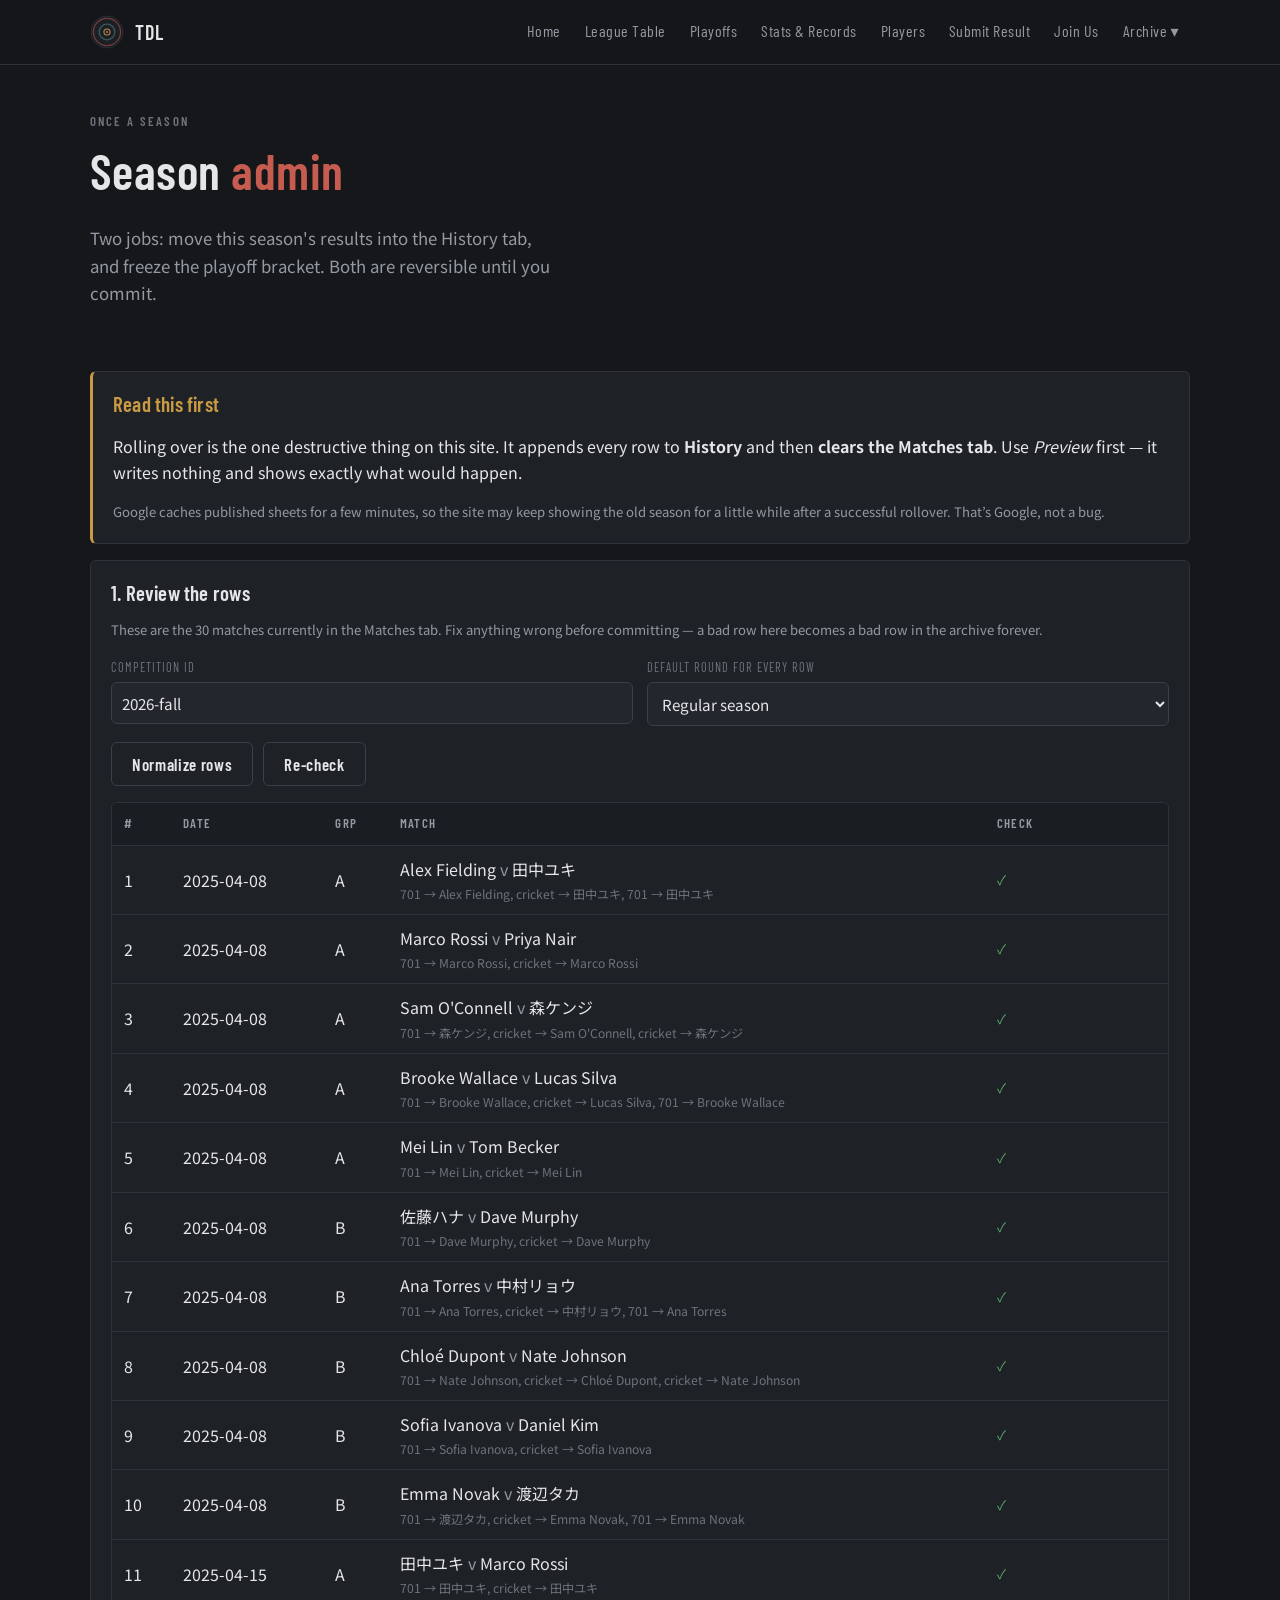
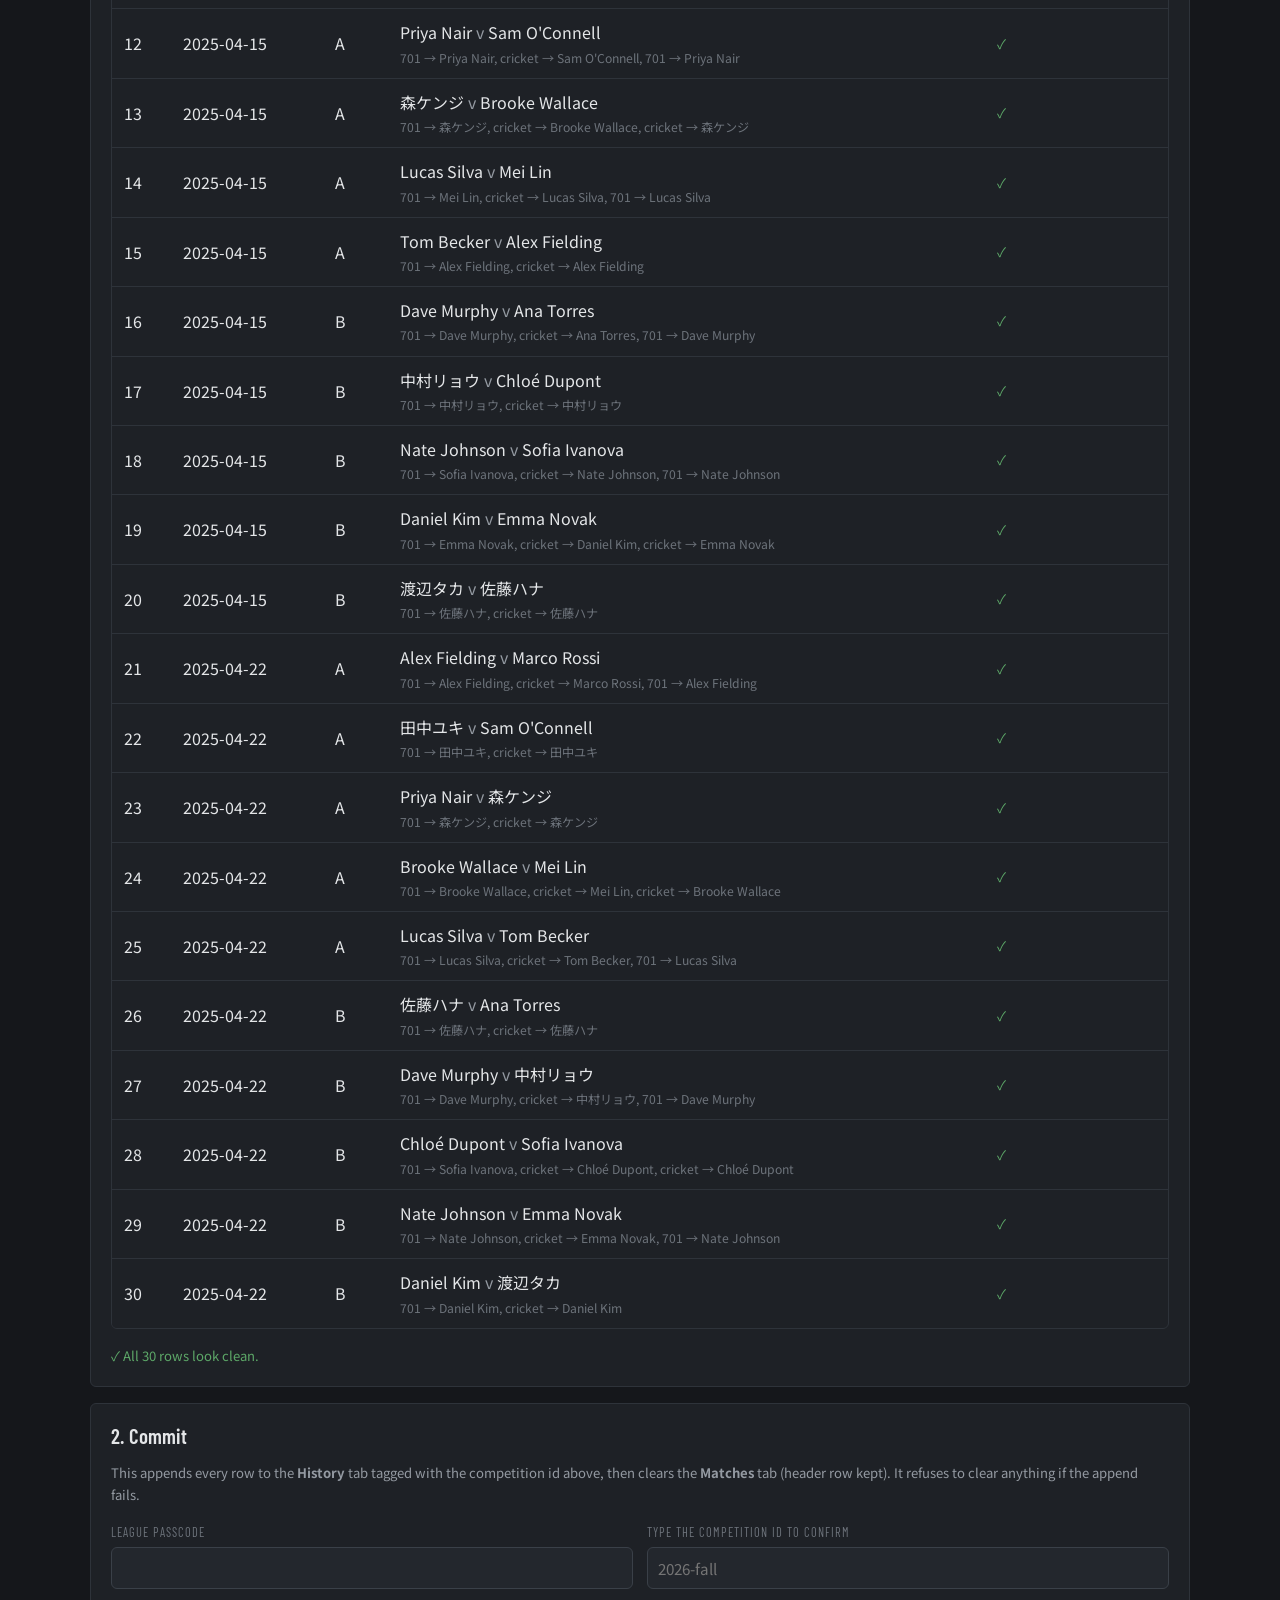
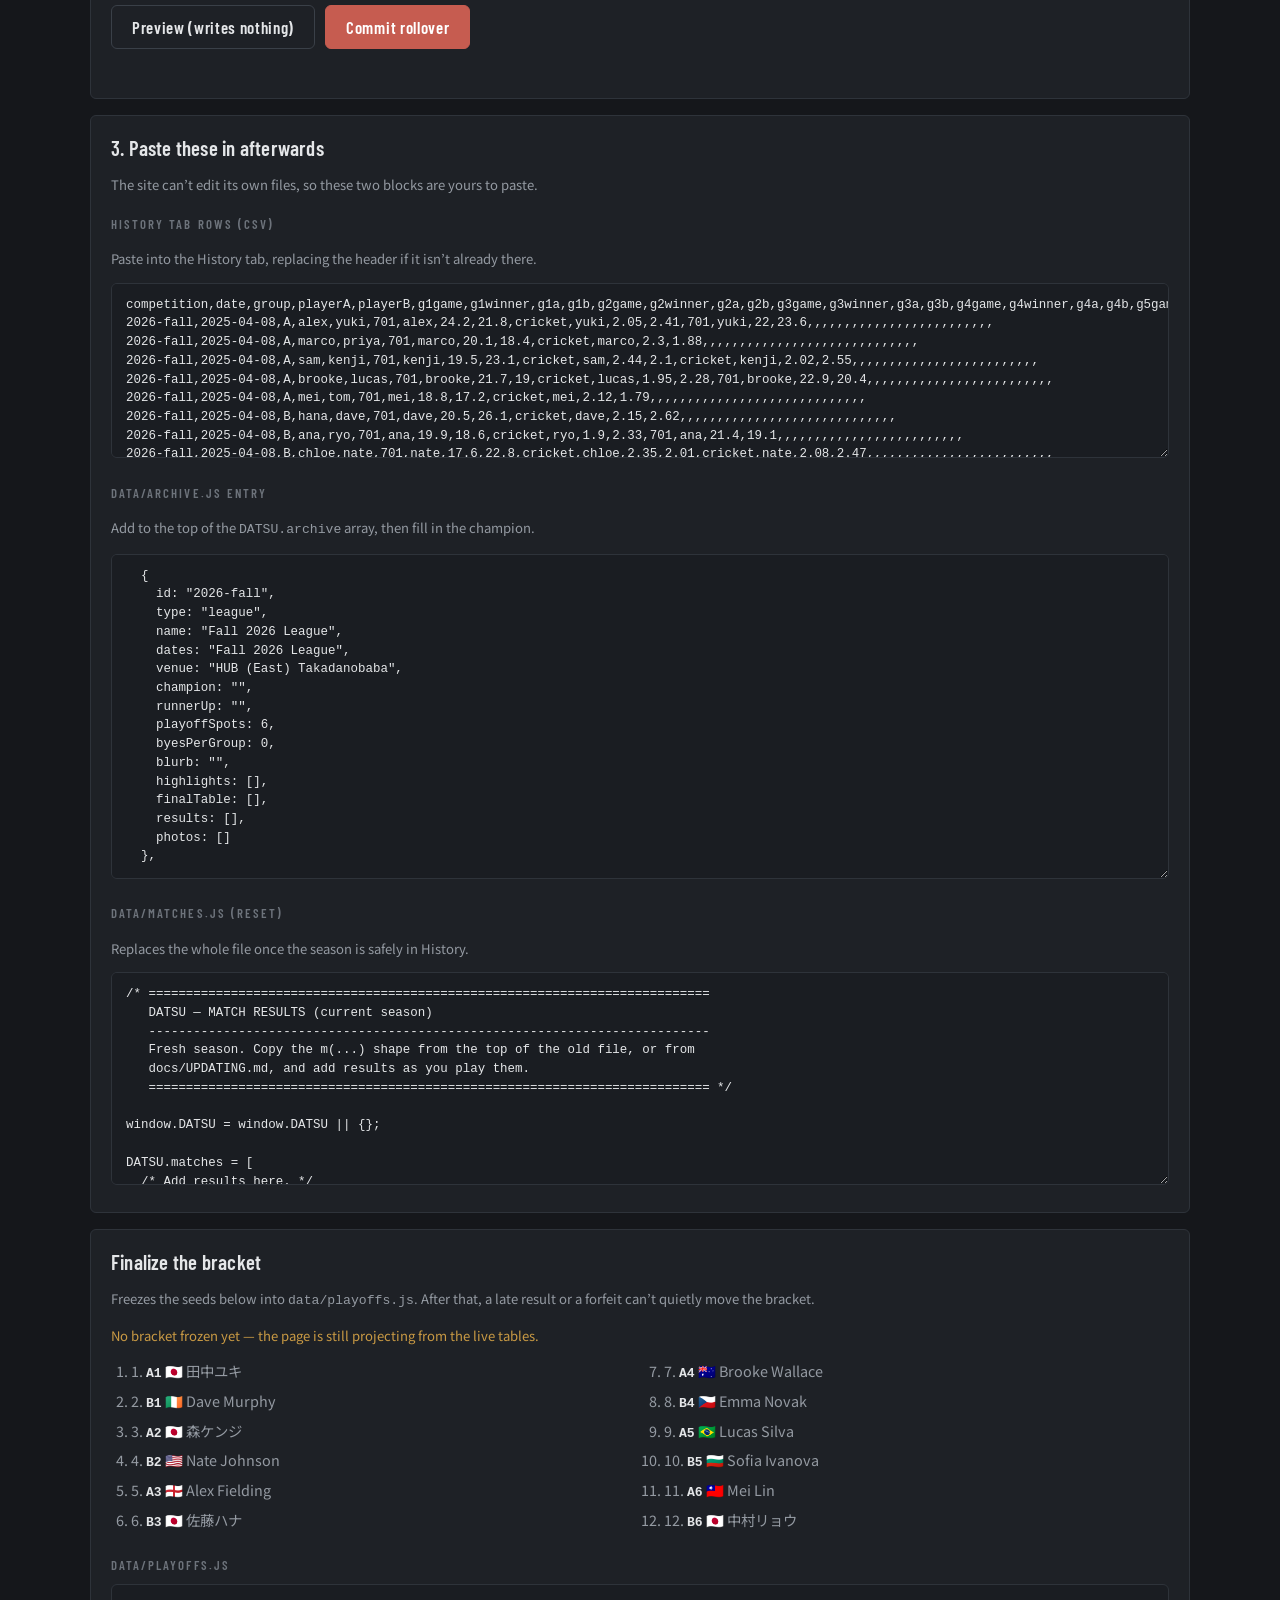
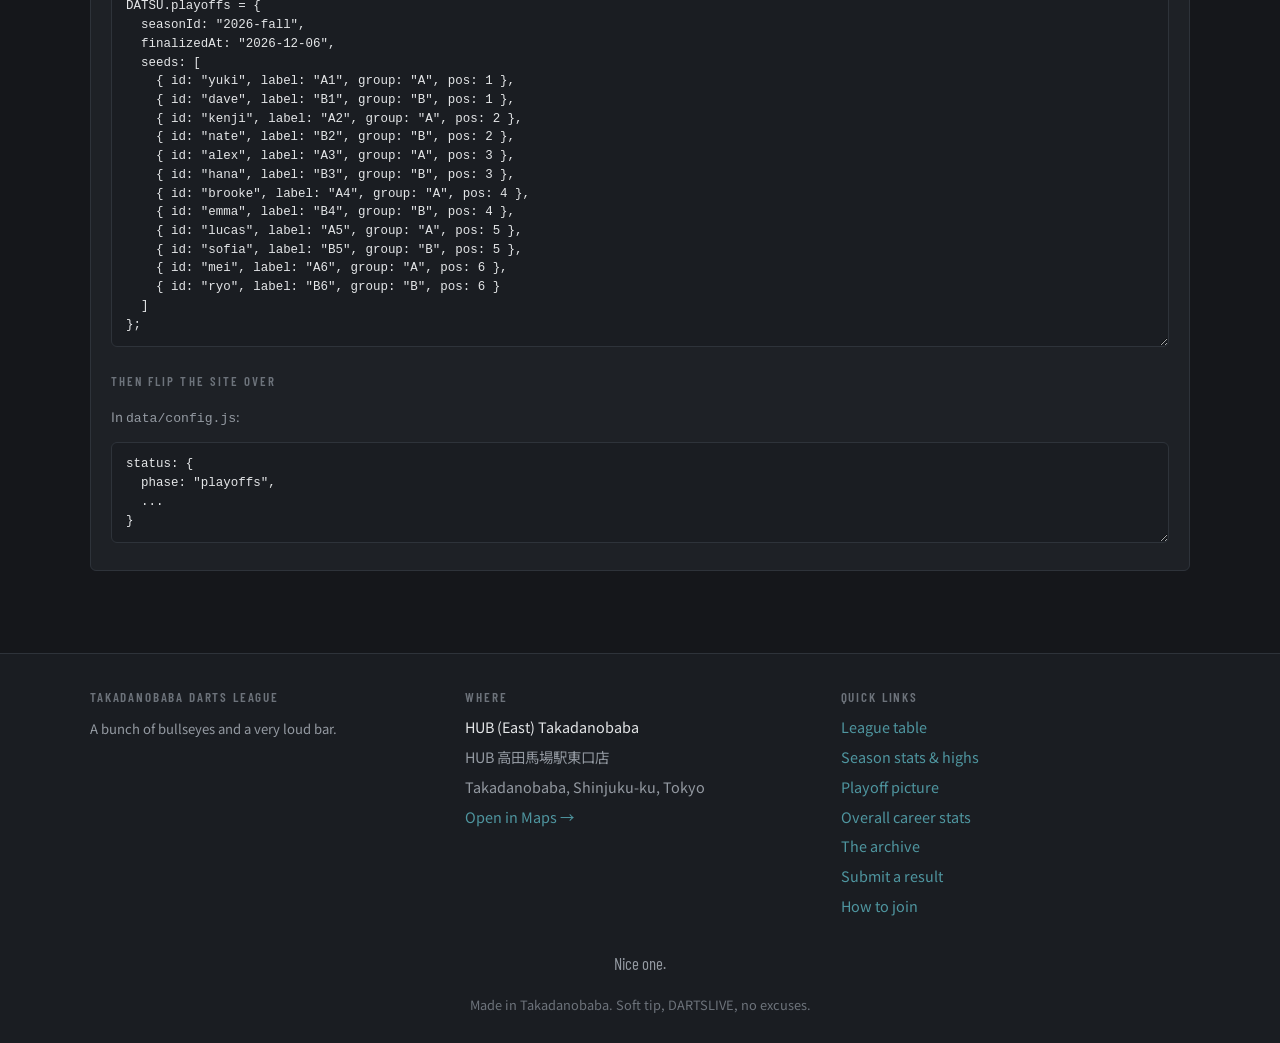
==== admin.html @ b24d2788 "Add season awards, rollover, live bracket and tournament mode Season awards: eleven superlatives (Un" ====
<!DOCTYPE html>
<html lang="en">
<head>
  <meta charset="UTF-8" />
  <meta name="viewport" content="width=device-width, initial-scale=1.0" />
  <title>Admin · TDL</title>
  <meta name="description" content="Season rollover and bracket finalization tools." />
  <meta name="robots" content="noindex" />
  <link rel="icon" href="assets/img/favicon.svg" type="image/svg+xml" />
  <link rel="preconnect" href="https://fonts.googleapis.com" />
  <link rel="preconnect" href="https://fonts.gstatic.com" crossorigin />
  <link href="https://fonts.googleapis.com/css2?family=Barlow+Condensed:wght@400;600;700&family=Noto+Sans+JP:wght@400;500;700&display=swap" rel="stylesheet" />
  <link rel="stylesheet" href="assets/css/styles.css" />
</head>

<!--
  Not linked from the menu on purpose — it's a once-a-season tool, not a page
  for players. Bookmark it, or reach it at /admin.html.
-->

<body data-page="admin" data-title="Admin">
  <header class="site-header" id="site-header"></header>

  <section class="section">
    <div class="wrap">
      <p class="eyebrow">Once a season</p>
      <h1>Season <span class="accent">admin</span></h1>
      <p class="hero-sub">Two jobs: move this season's results into the History tab, and
        freeze the playoff bracket. Both are reversible until you commit.</p>
    </div>
  </section>

  <section class="section" style="padding-top:0">
    <div class="wrap">
      <div id="admin-body"></div>
    </div>
  </section>

  <footer class="site-footer" id="site-footer"></footer>

  <script src="data/config.js"></script>
  <script src="data/players.js"></script>
  <script src="data/matches.js"></script>
  <script src="data/history.js"></script>
  <script src="data/archive.js"></script>
  <script src="data/playoffs.js"></script>
  <script src="assets/js/core.js"></script>
  <script src="assets/js/pages.js"></script>
  <script src="assets/js/app.js"></script>
</body>
</html>
---- assets/css/styles.css ----
/* ===========================================================================
   DATSU — STYLES
   ---------------------------------------------------------------------------
   Dark, quiet, pub notice-board. If you want to re-skin the site, everything
   you need is in the :root block below — change a colour there and it changes
   everywhere.
   =========================================================================== */

:root {
  /* --- Surfaces ------------------------------------------------------- */
  --ink:     #15171b;   /* page background      */
  --ink-2:   #1a1d22;   /* table heads, footer  */
  --panel:   #1e2126;   /* cards                */
  --panel-2: #23272d;   /* raised bits, hover   */
  --line:    #2e333a;   /* borders              */
  --line-2:  #3a4048;   /* stronger borders     */

  /* --- Text ----------------------------------------------------------- */
  --text:  #e4e6e8;
  --muted: #949aa2;
  --dim:   #6d737b;

  /* --- Accents. Still moody, but with a bit more life in them now. ---- */
  --accent:      #c65c50;   /* dartboard red   */
  --accent-cool: #4f96a0;   /* slate teal      */
  --accent-warm: #c99a44;   /* brass           */
  --accent-good: #5da868;   /* muted green     */
  --accent-gold: #d6b13a;   /* bright gold     */
  --accent-plum:   #9a6bab;   /* dusty purple    */
  --accent-violet: #a855f7;   /* electric violet */

  --font-head: "Barlow Condensed", "Noto Sans JP", "Hiragino Sans", system-ui, sans-serif;
  --font-body: "Noto Sans JP", "Hiragino Sans", system-ui, -apple-system, "Segoe UI", sans-serif;
  --font-mono: ui-monospace, SFMono-Regular, "SF Mono", Menlo, Consolas, monospace;

  --radius: 6px;
  --maxw: 1140px;
}

* { box-sizing: border-box; }
html { scroll-behavior: smooth; }

body {
  margin: 0;
  background: var(--ink);
  color: var(--text);
  font-family: var(--font-body);
  font-size: 16px;
  line-height: 1.65;
  -webkit-font-smoothing: antialiased;
}

img { max-width: 100%; display: block; }
a { color: var(--accent-cool); text-decoration: none; }
a:hover { color: var(--text); text-decoration: underline; text-underline-offset: 3px; }

.wrap { width: 100%; max-width: var(--maxw); margin: 0 auto; padding: 0 20px; }

/* ---------------------------------------------------------------- TYPE --- */
h1, h2, h3, h4 {
  font-family: var(--font-head);
  font-weight: 600;
  line-height: 1.2;
  letter-spacing: 0.01em;
  margin: 0 0 0.5em;
}
h1 { font-size: clamp(2rem, 5vw, 3.1rem); }
h2 { font-size: clamp(1.4rem, 3vw, 1.9rem); }
h3 { font-size: clamp(1.1rem, 2vw, 1.3rem); }
h4 { font-size: 1.05rem; }

.accent      { color: var(--accent); }
.accent-cool { color: var(--accent-cool); }
.accent-warm { color: var(--accent-warm); }
.accent-good { color: var(--accent-good); }
.accent-gold { color: var(--accent-gold); }
.accent-plum { color: var(--accent-plum); }

.eyebrow {
  font-family: var(--font-head);
  font-size: 0.8rem;
  font-weight: 600;
  letter-spacing: 0.16em;
  text-transform: uppercase;
  color: var(--dim);
  margin: 0 0 8px;
}
.muted { color: var(--muted); }
.tiny { font-size: 0.82rem; }
.center { text-align: center; }
.mono { font-family: var(--font-mono); font-size: 0.86em; }

/* -------------------------------------------------------------- HEADER --- */
.site-header {
  position: sticky;
  top: 0;
  z-index: 100;
  background: rgba(21, 23, 27, 0.94);
  backdrop-filter: blur(8px);
  border-bottom: 1px solid var(--line);
}
.header-inner {
  display: flex;
  align-items: center;
  justify-content: space-between;
  gap: 16px;
  padding: 10px 20px;
  max-width: var(--maxw);
  margin: 0 auto;
}
.brand { display: flex; align-items: center; gap: 11px; color: var(--text); }
.brand:hover { text-decoration: none; }
.brand svg { width: 34px; height: 34px; flex: none; }
.brand-text {
  font-family: var(--font-head);
  font-size: 1.25rem;
  font-weight: 600;
  line-height: 1.15;
  letter-spacing: 0.04em;
}
.brand-text small {
  display: block;
  font-family: var(--font-body);
  font-weight: 400;
  color: var(--dim);
  font-size: 0.7rem;
  letter-spacing: 0.02em;
}

.nav-toggle {
  display: none;
  background: var(--panel-2);
  color: var(--text);
  border: 1px solid var(--line-2);
  border-radius: var(--radius);
  font-family: var(--font-head);
  font-size: 0.9rem;
  letter-spacing: 0.1em;
  padding: 9px 14px;
  cursor: pointer;
}

.nav { display: flex; align-items: center; gap: 2px; }
.nav a {
  display: block;
  padding: 8px 11px;
  border-radius: var(--radius);
  color: var(--muted);
  font-family: var(--font-head);
  font-size: 1rem;
  letter-spacing: 0.03em;
  white-space: nowrap;
  border-bottom: 2px solid transparent;
}
.nav a:hover { background: var(--panel-2); color: var(--text); text-decoration: none; }
.nav a.active { color: var(--text); border-bottom-color: var(--accent); border-radius: 0; }

.has-dropdown { position: relative; }
.dropdown {
  position: absolute;
  top: calc(100% + 4px);
  right: 0;
  min-width: 250px;
  background: var(--panel);
  border: 1px solid var(--line-2);
  border-radius: var(--radius);
  padding: 6px;
  display: none;
  box-shadow: 0 14px 30px rgba(0, 0, 0, 0.45);
}
.has-dropdown:hover .dropdown,
.has-dropdown:focus-within .dropdown,
.dropdown.open { display: block; }
.dropdown a { font-family: var(--font-body); font-size: 0.9rem; letter-spacing: 0; border-bottom: none; }
.dropdown .dd-type { color: var(--dim); font-size: 0.78rem; }

/* ---------------------------------------------------------------- HERO --- */
.hero { border-bottom: 1px solid var(--line); background: var(--ink-2); }
.hero-inner {
  max-width: var(--maxw);
  margin: 0 auto;
  padding: 52px 20px 46px;
  display: grid;
  grid-template-columns: 1.2fr 0.8fr;
  gap: 40px;
  align-items: center;
}
.hero h1 { margin-bottom: 12px; }
.hero-sub { font-size: 1.05rem; color: var(--muted); max-width: 52ch; }
.hero-art svg { width: 100%; height: auto; max-width: 250px; margin: 0 auto; }

/* --------------------------------------------------------------- CHIPS --- */
.chips { display: flex; flex-wrap: wrap; gap: 7px; margin-top: 18px; }
.chip {
  font-size: 0.82rem;
  padding: 5px 11px;
  border: 1px solid var(--line-2);
  border-radius: 999px;
  background: var(--panel);
  color: var(--muted);
}
.chip strong { color: var(--text); font-weight: 600; }

/* -------------------------------------------------------------- BUTTON --- */
.btn {
  display: inline-block;
  font-family: var(--font-head);
  font-size: 1.05rem;
  font-weight: 600;
  letter-spacing: 0.04em;
  padding: 11px 20px;
  border-radius: var(--radius);
  border: 1px solid var(--accent);
  background: var(--accent);
  color: #fff;
  cursor: pointer;
  transition: background .15s ease, border-color .15s ease;
}
.btn:hover { background: #c4625a; border-color: #c4625a; color: #fff; text-decoration: none; }
.btn-quiet { background: transparent; border-color: var(--line-2); color: var(--text); }
.btn-quiet:hover { background: var(--panel-2); border-color: var(--muted); color: var(--text); }
.btn-row { display: flex; flex-wrap: wrap; gap: 10px; margin-top: 24px; }

/* ------------------------------------------------------------ SECTIONS --- */
.section { padding: 46px 0; }
.section-head { display: flex; align-items: flex-end; justify-content: space-between; gap: 16px; flex-wrap: wrap; margin-bottom: 20px; }
.section-head h2 { margin: 0; }

.grid { display: grid; gap: 16px; }
.grid-2 { grid-template-columns: repeat(2, minmax(0, 1fr)); }
.grid-3 { grid-template-columns: repeat(3, minmax(0, 1fr)); }
.grid-4 { grid-template-columns: repeat(4, minmax(0, 1fr)); }

.card {
  background: var(--panel);
  border: 1px solid var(--line);
  border-radius: var(--radius);
  padding: 20px;
}
.card h3 { margin-bottom: 8px; }
.card p:last-child { margin-bottom: 0; }
/* A quiet left edge, to mark a card as worth reading */
.card-accent { border-left: 3px solid var(--accent); }
.card-accent-cool { border-left: 3px solid var(--accent-cool); }
.card-accent-warm { border-left: 3px solid var(--accent-warm); }
.card-accent-good { border-left: 3px solid var(--accent-good); }
a.card:hover { border-color: var(--line-2); background: var(--panel-2); text-decoration: none; }

/* -------------------------------------------------------- STATUS BADGE ---
   One thing only: is a league on. A quiet coloured glow does the talking. */
.status-badge {
  display: inline-flex;
  align-items: center;
  gap: 13px;
  padding: 15px 22px;
  border-radius: var(--radius);
  background: var(--panel);
  border: 1px solid var(--line-2);
}
.status-badge.is-on {
  border-color: var(--accent-good);
  box-shadow: 0 0 0 1px rgba(93, 168, 104, 0.35), 0 0 24px -4px var(--accent-good);
}
.status-badge.is-off {
  border-color: var(--accent-warm);
  box-shadow: 0 0 0 1px rgba(201, 154, 68, 0.35), 0 0 24px -4px var(--accent-warm);
}
.status-badge.is-playoffs {
  border-color: var(--accent-gold);
  box-shadow: 0 0 0 1px rgba(214, 177, 58, 0.35), 0 0 24px -4px var(--accent-gold);
}
.status-badge.is-tournament {
  border-color: var(--accent-violet);
  box-shadow: 0 0 0 1px rgba(168, 85, 247, 0.4), 0 0 26px -4px var(--accent-violet);
}
.status-badge .status-dot { width: 11px; height: 11px; border-radius: 50%; flex: none; }
.status-badge.is-on .status-dot { background: var(--accent-good); box-shadow: 0 0 10px var(--accent-good); }
.status-badge.is-off .status-dot { background: var(--accent-warm); box-shadow: 0 0 10px var(--accent-warm); }
.status-badge.is-playoffs .status-dot { background: var(--accent-gold); box-shadow: 0 0 10px var(--accent-gold); }
.status-badge.is-tournament .status-dot { background: var(--accent-violet); box-shadow: 0 0 10px var(--accent-violet); }
.status-badge .status-text strong {
  display: block;
  font-family: var(--font-head);
  font-size: 1.08rem;
  font-weight: 600;
}
.status-badge .status-text span { color: var(--muted); font-size: 0.84rem; }

/* --------------------------------------------------------------- TABLE --- */
.table-wrap {
  overflow-x: auto;
  border: 1px solid var(--line);
  border-radius: var(--radius);
  background: var(--panel);
  -webkit-overflow-scrolling: touch;
}
table.data { width: 100%; border-collapse: collapse; min-width: 640px; }
table.data th, table.data td {
  padding: 10px 12px;
  text-align: left;
  border-bottom: 1px solid var(--line);
  white-space: nowrap;
}
/* The rank/position column stays put while the rest of a wide table
   scrolls sideways underneath it, so you never lose track of which
   row you're looking at on a phone. */
table.data th:first-child, table.data td:first-child {
  position: sticky;
  left: 0;
  z-index: 1;
  background: var(--panel);
}
table.data thead th:first-child { background: var(--ink-2); z-index: 2; }
table.data tbody tr:hover td:first-child { background: var(--panel-2); }
table.data thead th {
  font-family: var(--font-head);
  font-size: 0.8rem;
  font-weight: 600;
  letter-spacing: 0.1em;
  text-transform: uppercase;
  color: var(--muted);
  background: var(--ink-2);
  position: sticky;
  top: 0;
}
table.data tbody tr:hover { background: var(--panel-2); }
table.data td.num, table.data th.num { text-align: right; font-variant-numeric: tabular-nums; }
table.data tbody tr:last-child td { border-bottom: none; }
.sortable thead th { cursor: pointer; user-select: none; }
.sortable thead th:hover { color: var(--text); }
.sortable thead th.sorted-asc::after { content: " \2191"; color: var(--accent); }
.sortable thead th.sorted-desc::after { content: " \2193"; color: var(--accent); }

.pos { font-family: var(--font-mono); font-size: 0.85rem; color: var(--dim); }
.player-cell { display: flex; align-items: center; gap: 9px; }
.player-cell .flag { font-size: 1rem; }
.player-cell .dl { color: var(--dim); font-size: 0.76rem; }

/* A player name that opens the quick-glimpse popup (league page only) */
button.player-cell-link {
  background: none;
  border: none;
  margin: 0;
  padding: 0;
  font: inherit;
  text-align: left;
  color: var(--accent-cool);
  cursor: pointer;
  width: 100%;
}
button.player-cell-link:hover,
button.player-cell-link:focus-visible {
  color: var(--text);
}
button.player-cell-link:hover .dl,
button.player-cell-link:focus-visible .dl { color: var(--dim); }

/* Playoff zones — a coloured edge, not a wash of colour */
tr.zone-bye td:first-child      { box-shadow: inset 3px 0 0 var(--accent-good); }
tr.zone-playoff td:first-child  { box-shadow: inset 3px 0 0 var(--accent-cool); }
tr.zone-out td:first-child      { box-shadow: inset 3px 0 0 var(--line-2); }
tr.cutline td { border-bottom: 1px dashed var(--line-2) !important; }

.legend { display: flex; flex-wrap: wrap; gap: 16px; margin-top: 12px; font-size: 0.84rem; color: var(--muted); }
.legend span::before { content: ""; display: inline-block; width: 10px; height: 10px; border-radius: 2px; margin-right: 7px; }
.legend .l-bye::before { background: var(--accent-good); }
.legend .l-po::before { background: var(--accent-cool); }
.legend .l-out::before { background: var(--line-2); }

.tag {
  display: inline-block;
  font-family: var(--font-head);
  font-size: 0.75rem;
  font-weight: 600;
  letter-spacing: 0.08em;
  text-transform: uppercase;
  padding: 2px 8px;
  border-radius: 3px;
  border: 1px solid currentColor;
}
.tag-bye  { color: var(--accent-good); }
.tag-in   { color: var(--accent-cool); }
.tag-hunt { color: var(--accent-warm); }
.tag-out  { color: var(--dim); }

/* Small green check indicator when all league games are completed */
.played-done {
  display: inline-block;
  margin-left: 4px;
  font-size: 0.85em;
  font-weight: 700;
  color: var(--accent-good);
  cursor: help;
}

/* --------------------------------------------------------- LEADER CARD --- */
.leader {
  background: var(--panel);
  border: 1px solid var(--line);
  border-radius: var(--radius);
  padding: 18px;
}
.leader .cat {
  font-family: var(--font-head);
  font-size: 0.82rem;
  letter-spacing: 0.12em;
  color: var(--dim);
  text-transform: uppercase;
}
.leader .val {
  font-family: var(--font-head);
  font-size: 2.3rem;
  font-weight: 600;
  line-height: 1.1;
  margin: 6px 0 4px;
  font-variant-numeric: tabular-nums;
}
.leader .who { font-size: 0.98rem; }
.leader .sub { color: var(--dim); font-size: 0.82rem; }

/* A coloured left edge so a row of leader cards is not all one shade */
.leader.tint-accent      { border-left: 3px solid var(--accent); }
.leader.tint-accent-cool { border-left: 3px solid var(--accent-cool); }
.leader.tint-accent-warm { border-left: 3px solid var(--accent-warm); }
.leader.tint-accent-good { border-left: 3px solid var(--accent-good); }
.leader.tint-accent-gold { border-left: 3px solid var(--accent-gold); }
.leader.tint-accent-plum { border-left: 3px solid var(--accent-plum); }
.leader.tint-accent-violet { border-left: 3px solid var(--accent-violet); }
.leader.tint-accent-violet .cat { color: var(--accent-violet); }

/* A little extra flair for a leader card, used for the archive page's
   "best of the season" boxes -- a soft, diffused neon glow around the
   edge, in whatever colour --glow is set to inline. Falls back to the
   plain red accent if --glow isn't set, so it never breaks silently. */
.leader.neon {
  position: relative;
  border-left-color: var(--glow, var(--accent));
  background: linear-gradient(165deg, var(--panel-2), var(--panel) 60%);
  box-shadow:
    0 0 0 1px rgba(255, 255, 255, 0.03) inset,
    0 0 16px -4px var(--glow, var(--accent)),
    0 0 40px -8px var(--glow, var(--accent));
  transition: box-shadow 0.2s ease, transform 0.2s ease;
}
.leader.neon:hover {
  transform: translateY(-2px);
  box-shadow:
    0 0 0 1px rgba(255, 255, 255, 0.05) inset,
    0 0 22px -2px var(--glow, var(--accent)),
    0 0 56px -6px var(--glow, var(--accent));
}

/* ------------------------------------------------------ AWARD CARDS ---
   Season superlatives. Same visual family as the leader cards, but with
   room for a one-line explanation of why the award exists, because half
   the fun is the joke.                                                 */
.award-card {
  background: var(--panel);
  border: 1px solid var(--line);
  border-left: 3px solid var(--accent);
  border-radius: var(--radius);
  padding: 16px 18px;
  display: flex;
  flex-direction: column;
  gap: 6px;
}
.award-card.tint-accent        { border-left-color: var(--accent); }
.award-card.tint-accent-cool   { border-left-color: var(--accent-cool); }
.award-card.tint-accent-warm   { border-left-color: var(--accent-warm); }
.award-card.tint-accent-good   { border-left-color: var(--accent-good); }
.award-card.tint-accent-gold   { border-left-color: var(--accent-gold); }
.award-card.tint-accent-plum   { border-left-color: var(--accent-plum); }
.award-card.tint-accent-violet { border-left-color: var(--accent-violet); }

.award-head { display: flex; align-items: center; gap: 9px; }
.award-icon { font-size: 1.15rem; line-height: 1; }
.award-name {
  font-family: var(--font-head);
  font-size: 0.82rem;
  font-weight: 600;
  letter-spacing: 0.14em;
  text-transform: uppercase;
  color: var(--muted);
}
.award-blurb {
  margin: 0;
  font-size: 0.86rem;
  color: var(--dim);
  line-height: 1.45;
}
.award-winner {
  display: flex;
  align-items: baseline;
  justify-content: space-between;
  gap: 10px;
  margin-top: 4px;
  padding-top: 10px;
  border-top: 1px solid var(--line);
}
.award-who { font-size: 1.02rem; font-weight: 600; }
.award-value {
  font-family: var(--font-mono);
  font-size: 0.86rem;
  color: var(--accent-cool);
  white-space: nowrap;
}
.award-detail { margin: 0; font-size: 0.8rem; color: var(--dim); }
.award-empty { margin: 4px 0 0; font-size: 0.86rem; color: var(--dim); font-style: italic; }

/* ------------------------------------------------- SEGMENTED CONTROL ---
   Used on the submit form to pick league / playoff / tournament. A row of
   buttons that reads as one control, so it's obvious they're exclusive. */
.segmented {
  display: inline-flex;
  flex-wrap: wrap;
  gap: 4px;
  padding: 4px;
  margin-bottom: 14px;
  background: var(--ink-2);
  border: 1px solid var(--line);
  border-radius: var(--radius);
}
.segmented-btn {
  font-family: var(--font-head);
  font-size: 0.86rem;
  font-weight: 600;
  letter-spacing: 0.06em;
  text-transform: uppercase;
  padding: 8px 16px;
  border: 1px solid transparent;
  border-radius: calc(var(--radius) - 2px);
  background: transparent;
  color: var(--muted);
  cursor: pointer;
  transition: background 0.15s ease, color 0.15s ease;
}
.segmented-btn:hover { color: var(--text); background: var(--panel-2); }
.segmented-btn.is-active {
  background: var(--panel);
  border-color: var(--line-2);
  color: var(--text);
  box-shadow: 0 0 0 1px rgba(255, 255, 255, 0.03) inset;
}

/* --------------------------------------------------------- ADMIN PAGE ---
   A once-a-season tool, so it's allowed to look like one: dense tables,
   monospace blocks, and a clear red edge on anything that needs fixing. */
.admin-table { min-width: 0; }
.admin-table tr.row-bad td { background: rgba(201, 154, 68, 0.07); }
.admin-table tr.row-bad td:first-child { box-shadow: inset 3px 0 0 var(--accent-warm); }
/* The match column carries the leg summary underneath the two names, so the
   Check column stays on screen — it's the one column you actually need. */
.admin-table td:nth-child(4) { white-space: normal; min-width: 200px; }
.admin-table td:nth-child(5) { white-space: normal; min-width: 130px; font-size: 0.82rem; }
.admin-legs { font-size: 0.76rem; color: var(--dim); margin-top: 2px; }

.admin-code {
  width: 100%;
  font-family: var(--font-mono);
  font-size: 0.78rem;
  line-height: 1.5;
  color: var(--text);
  background: var(--ink-2);
  border: 1px solid var(--line);
  border-radius: var(--radius);
  padding: 12px 14px;
  resize: vertical;
  white-space: pre;
  overflow-x: auto;
}
.admin-code:focus { outline: 1px solid var(--accent-cool); }

.admin-seeds {
  margin: 12px 0 0;
  padding-left: 20px;
  font-size: 0.9rem;
  color: var(--muted);
  columns: 2;
  column-gap: 28px;
}
.admin-seeds li { margin-bottom: 4px; break-inside: avoid; }
.admin-seeds strong { color: var(--text); font-family: var(--font-mono); font-size: 0.82rem; }

@media (max-width: 640px) {
  .admin-seeds { columns: 1; }
}

/* ---------------------------------------------------- HONOUR BADGES ---
   The Roll of Honour table says who won what. These say it with a bit
   more swagger - a trophy case of medals, one per champion. League
   titles get the full gold-glow treatment; one-day tournaments still
   earn a medal, just a quieter, smaller one.                           */
.honour-badges { display: flex; flex-wrap: wrap; gap: 14px; margin-top: 18px; }
.honour-badge {
  display: block;
  flex: 1 1 190px;
  max-width: 230px;
  text-align: center;
  padding: 22px 14px 18px;
  border-radius: var(--radius);
  border: 1px solid var(--line-2);
  background: linear-gradient(165deg, var(--panel-2), var(--panel) 65%);
  color: inherit;
  text-decoration: none;
  transition: transform 0.15s ease, box-shadow 0.15s ease;
}
a.honour-badge:hover { text-decoration: none; transform: translateY(-2px); }
.honour-badge .medal {
  width: 50px; height: 50px;
  margin: 0 auto 12px;
  display: grid; place-items: center;
  border-radius: 50%;
  font-size: 1.4rem;
  background: var(--panel-2);
  border: 1px solid var(--line-2);
}
.honour-badge .event {
  font-family: var(--font-head);
  font-size: 0.74rem;
  font-weight: 600;
  letter-spacing: 0.12em;
  text-transform: uppercase;
  color: var(--dim);
  margin: 0 0 4px;
}
.honour-badge .champ {
  font-family: var(--font-head);
  font-size: 1.25rem;
  font-weight: 600;
  margin: 0 0 4px;
  line-height: 1.2;
}
.honour-badge .when { font-size: 0.8rem; color: var(--muted); margin: 0; }

/* League titles - the big prize. Gold medal, soft glow, the works. */
.honour-badge.league {
  border-color: var(--accent-gold);
  box-shadow:
    0 0 0 1px rgba(214, 177, 58, 0.18) inset,
    0 0 22px -8px var(--accent-gold);
}
a.honour-badge.league:hover {
  box-shadow:
    0 0 0 1px rgba(214, 177, 58, 0.28) inset,
    0 0 28px -4px var(--accent-gold);
}
.honour-badge.league .medal {
  background: radial-gradient(circle at 35% 30%, #f6e3a1, var(--accent-gold) 72%);
  border-color: var(--accent-gold);
  box-shadow: 0 0 16px -4px var(--accent-gold);
}
.honour-badge.league .champ { color: var(--accent-gold); }

/* Badges / cards for archived seasons with full photo galleries / match results */
.archive-pill {
  display: inline-block;
  font-family: var(--font-head);
  font-size: 0.72rem;
  font-weight: 700;
  letter-spacing: 0.06em;
  text-transform: uppercase;
  color: var(--accent-cool);
  background: rgba(91, 143, 146, 0.16);
  border: 1px solid var(--accent-cool);
  border-radius: 999px;
  padding: 3px 9px;
  margin-top: 10px;
}
.honour-badge.is-populated {
  border-color: var(--accent-cool);
  box-shadow: 0 0 0 1px rgba(91, 143, 146, 0.25) inset, 0 0 20px -8px var(--accent-cool);
}
.archive-card-featured {
  background: linear-gradient(165deg, var(--panel-2), var(--panel) 70%);
  border: 1px solid var(--accent-cool);
  box-shadow: 0 0 0 1px rgba(91, 143, 146, 0.2) inset, 0 8px 32px rgba(0, 0, 0, 0.4);
  position: relative;
  transition: transform 0.15s ease, box-shadow 0.15s ease, border-color 0.15s ease;
}
.archive-card-featured:hover {
  transform: translateY(-3px);
  border-color: #7abcc0;
  box-shadow: 0 0 0 1px rgba(91, 143, 146, 0.35) inset, 0 12px 36px rgba(0, 0, 0, 0.55), 0 0 24px -6px var(--accent-cool);
}
.archive-card-featured .featured-badge {
  position: absolute;
  top: 14px;
  right: 14px;
  margin: 0;
}

/* One-day tournaments - still a medal, just not quite a league title.
   Smaller, flatter, no glow: respectable, not legendary.                */
.honour-badge.tournament {
  flex-basis: 170px;
  padding: 16px 12px 14px;
}
.honour-badge.tournament .medal {
  width: 40px; height: 40px;
  font-size: 1.1rem;
  color: var(--muted);
}
.honour-badge.tournament .champ { font-size: 1.05rem; }
.honour-badge.tournament .event::after {
  content: " · 1-day event";
  color: var(--dim);
  font-weight: 400;
  text-transform: none;
  letter-spacing: 0;
}

/* ------------------------------------------------------------- AVATARS --- */
.avatar {
  width: 38px; height: 38px; flex: none;
  border-radius: 50%;
  display: grid; place-items: center;
  font-family: var(--font-head);
  font-size: 0.85rem;
  font-weight: 600;
  color: #eceef0;
  background: var(--panel-2);
  overflow: hidden;
}
.avatar img { width: 100%; height: 100%; object-fit: cover; }
.avatar-lg { width: 58px; height: 58px; font-size: 1.15rem; }

.player-card { display: flex; gap: 13px; align-items: flex-start; }
.player-card .meta { min-width: 0; }
.player-card .nm { font-family: var(--font-head); font-size: 1.25rem; font-weight: 600; line-height: 1.2; }
.player-card .dl { color: var(--accent-cool); font-size: 0.85rem; font-family: var(--font-mono); }
.notes { list-style: none; padding: 0; margin: 12px 0 0; display: flex; flex-wrap: wrap; gap: 6px; }
.notes li {
  font-size: 0.78rem;
  border: 1px solid var(--line-2);
  border-radius: 3px;
  padding: 2px 8px;
  color: var(--accent-warm);
}

/* ------------------------------------------------------------- BRACKET ---
   Every round is a flex column of equal-height cells, so one cell in round
   two is exactly as tall as two cells in round one and therefore lines up
   with the middle of the pair that feeds it. The joining lines are drawn
   with pseudo-elements, so there is no fixed geometry to maintain when the
   number of players changes.                                              */

.bracket-scroll { overflow-x: auto; padding-bottom: 10px; -webkit-overflow-scrolling: touch; }
.bracket {
  --conn: 26px;                 /* width of the connector gutter */
  display: flex;
  align-items: stretch;
  min-width: 900px;
}
.bracket-round { flex: 1 1 0; display: flex; flex-direction: column; min-width: 0; }
.bracket-round:not(:last-child) { padding-right: var(--conn); }

.bracket-round-title {
  flex: none;
  font-family: var(--font-head);
  font-size: 0.82rem;
  font-weight: 600;
  letter-spacing: 0.14em;
  text-transform: uppercase;
  color: var(--muted);
  text-align: center;
  margin: 0 0 12px;
  padding-bottom: 8px;
  border-bottom: 1px solid var(--line);
}
.bracket-round-title span {
  display: block;
  font-size: 0.78rem;
  font-weight: 400;
  letter-spacing: 0.04em;
  text-transform: none;
  color: var(--dim);
}

.bracket-cells { flex: 1; display: flex; flex-direction: column; min-height: calc(var(--cells, 8) * 66px); }
.bracket-cell { flex: 1; display: flex; align-items: center; position: relative; min-width: 0; }

/* Outgoing line: cell centre to half way across the gutter. */
.bracket-round:not(:last-child) .bracket-cell:not(.is-empty)::after {
  content: "";
  position: absolute;
  left: 100%;
  top: 50%;
  width: calc(var(--conn) / 2);
  border-top: 1px solid var(--line-2);
}
/* Vertical line: half a cell, up or down, meeting its partner on the join. */
.bracket-round:not(:last-child) .bracket-cell:not(.is-empty)::before {
  content: "";
  position: absolute;
  left: calc(100% + var(--conn) / 2);
  height: 50%;
  border-left: 1px solid var(--line-2);
}
.bracket-round:not(:last-child) .bracket-cell:nth-child(odd)::before  { top: 50%; }
.bracket-round:not(:last-child) .bracket-cell:nth-child(even)::before { top: 0; }

/* Incoming line: gutter to the left edge of the tie. */
.bracket-round:not(:first-child) .bracket-cell:not(.is-empty) .tie::before {
  content: "";
  position: absolute;
  right: 100%;
  top: 50%;
  width: calc(var(--conn) / 2);
  border-top: 1px solid var(--line-2);
}

.tie {
  position: relative;
  width: 100%;
  border: 1px solid var(--line);
  border-radius: var(--radius);
  background: var(--panel);
}
.tie .side {
  display: flex;
  justify-content: space-between;
  align-items: baseline;
  gap: 8px;
  padding: 7px 10px;
  font-size: 0.88rem;
}
.tie .side + .side { border-top: 1px solid var(--line); }
.tie .side .seed { font-family: var(--font-mono); font-size: 0.72rem; color: var(--dim); margin-right: 7px; }
.tie .side .nm { overflow: hidden; text-overflow: ellipsis; white-space: nowrap; }
.tie .side.pending .nm { color: var(--dim); font-style: italic; }
.tie .side.win { background: rgba(106, 145, 105, 0.14); }
.tie .side.win .nm { color: var(--text); font-weight: 600; }
.tie .fmt {
  display: flex;
  justify-content: space-between;
  gap: 8px;
  font-family: var(--font-head);
  font-size: 0.72rem;
  letter-spacing: 0.1em;
  text-transform: uppercase;
  color: var(--dim);
  padding: 4px 10px;
  background: var(--ink-2);
  border-top: 1px solid var(--line);
  border-radius: 0 0 var(--radius) var(--radius);
}
.tie-bye { border-style: dashed; background: transparent; }
.tie-bye .side { color: var(--muted); }
.bracket-cell.is-empty .tie { visibility: hidden; }
/* A tie that has actually been played gets a slightly brighter edge, so a
   half-finished bracket reads at a glance. */
.tie.is-played { border-color: var(--line-2); }
.tie.is-played .fmt { color: var(--muted); }

/* ------------------------------------------------------------- GALLERY --- */
.gallery { display: grid; grid-template-columns: repeat(auto-fill, minmax(230px, 1fr)); gap: 14px; }
.shot { border: 1px solid var(--line); border-radius: var(--radius); overflow: hidden; background: var(--panel); }
.shot-btn {
  display: block;
  width: 100%;
  padding: 0;
  margin: 0;
  border: none;
  background: none;
  cursor: zoom-in;
  text-align: left;
  line-height: 0;
}
.shot img {
  aspect-ratio: 4 / 3;
  object-fit: cover;
  width: 100%;
  display: block;
  transition: transform 0.2s ease, opacity 0.2s ease;
}
.shot-btn:hover img,
.shot-btn:focus-visible img {
  opacity: 0.9;
  transform: scale(1.02);
}
.shot figcaption { padding: 9px 12px; font-size: 0.84rem; color: var(--muted); }
.photo-missing {
  aspect-ratio: 4 / 3;
  display: grid; place-content: center; gap: 5px; text-align: center; padding: 16px;
  background: var(--ink-2);
  border-bottom: 1px solid var(--line);
  color: var(--dim);
  font-size: 0.78rem;
}
.photo-missing .big { font-family: var(--font-head); font-size: 1.6rem; color: var(--line-2); }
.photo-missing code { color: var(--accent-cool); word-break: break-all; font-size: 0.72rem; font-family: var(--font-mono); }

/* --- LIGHTBOX (popping out full images without cropping) ------------- */
body.lightbox-locked { overflow: hidden; }

.lightbox {
  position: fixed;
  inset: 0;
  z-index: 1000;
  display: flex;
  align-items: center;
  justify-content: center;
  padding: 24px 20px;
  opacity: 0;
  visibility: hidden;
  pointer-events: none;
  transition: opacity 0.22s ease, visibility 0.22s ease;
}
.lightbox.open {
  opacity: 1;
  visibility: visible;
  pointer-events: auto;
}
.lightbox-backdrop {
  position: absolute;
  inset: 0;
  background: rgba(10, 12, 15, 0.88);
  backdrop-filter: blur(6px);
}
.lightbox-dialog {
  position: relative;
  z-index: 1;
  max-width: 92vw;
  max-height: 92vh;
  display: flex;
  flex-direction: column;
  align-items: center;
  animation: lightboxPop 0.22s cubic-bezier(0.16, 1, 0.3, 1);
}
@keyframes lightboxPop {
  from { transform: scale(0.94); opacity: 0; }
  to   { transform: scale(1);    opacity: 1; }
}
.lightbox-close {
  position: absolute;
  top: -14px;
  right: -14px;
  width: 38px;
  height: 38px;
  border-radius: 50%;
  background: var(--panel-2);
  color: var(--text);
  border: 1px solid var(--line-2);
  font-size: 1.6rem;
  line-height: 1;
  cursor: pointer;
  display: grid;
  place-items: center;
  box-shadow: 0 4px 14px rgba(0, 0, 0, 0.5);
  transition: background 0.15s, border-color 0.15s;
}
.lightbox-close:hover {
  background: var(--accent);
  border-color: var(--accent);
  color: #fff;
}
.lightbox-img-wrap {
  border-radius: var(--radius);
  overflow: hidden;
  border: 1px solid var(--line-2);
  background: var(--ink);
  box-shadow: 0 16px 48px rgba(0, 0, 0, 0.7);
  display: flex;
  align-items: center;
  justify-content: center;
}
.lightbox-img {
  max-width: 88vw;
  max-height: 78vh;
  width: auto;
  height: auto;
  object-fit: contain;
  display: block;
}
.lightbox-cap {
  margin: 12px 0 0;
  padding: 6px 14px;
  background: var(--panel);
  border: 1px solid var(--line);
  border-radius: 999px;
  color: var(--text);
  font-size: 0.9rem;
  text-align: center;
  max-width: 80vw;
}

/* --- PLAYER GLIMPSE (tap a name on the League Table for a quick look) - */
.glimpse-modal {
  position: fixed;
  inset: 0;
  z-index: 1000;
  display: flex;
  align-items: center;
  justify-content: center;
  padding: 24px 20px;
  opacity: 0;
  visibility: hidden;
  pointer-events: none;
  transition: opacity 0.22s ease, visibility 0.22s ease;
}
.glimpse-modal.open {
  opacity: 1;
  visibility: visible;
  pointer-events: auto;
}
.glimpse-backdrop {
  position: absolute;
  inset: 0;
  background: rgba(10, 12, 15, 0.88);
  backdrop-filter: blur(6px);
}
.glimpse-dialog {
  position: relative;
  z-index: 1;
  width: 100%;
  max-width: 440px;
  max-height: 86vh;
  overflow-y: auto;
  background: var(--panel);
  border: 1px solid var(--line-2);
  border-radius: var(--radius);
  padding: 22px 20px 20px;
  box-shadow: 0 20px 60px rgba(0, 0, 0, 0.6);
  animation: lightboxPop 0.22s cubic-bezier(0.16, 1, 0.3, 1);
}
.glimpse-close {
  position: absolute;
  top: 12px;
  right: 12px;
  width: 32px;
  height: 32px;
  border-radius: 50%;
  background: var(--panel-2);
  color: var(--text);
  border: 1px solid var(--line-2);
  font-size: 1.3rem;
  line-height: 1;
  cursor: pointer;
  display: grid;
  place-items: center;
  transition: background 0.15s, border-color 0.15s;
}
.glimpse-close:hover {
  background: var(--accent);
  border-color: var(--accent);
  color: #fff;
}
.glimpse-head {
  display: flex;
  align-items: center;
  gap: 14px;
  margin: 0 0 16px;
  padding-right: 28px;
}
.glimpse-name {
  font-family: var(--font-head);
  font-size: 1.25rem;
  font-weight: 600;
}
.glimpse-sub { color: var(--muted); font-size: 0.85rem; margin-top: 2px; }
.glimpse-section-label {
  font-family: var(--font-head);
  font-size: 0.76rem;
  letter-spacing: 0.1em;
  text-transform: uppercase;
  color: var(--dim);
  margin: 16px 0 8px;
}
.glimpse-section-label:first-of-type { margin-top: 0; }
.glimpse-row {
  display: flex;
  align-items: center;
  gap: 10px;
  padding: 8px 10px;
  border: 1px solid var(--line);
  border-radius: var(--radius);
  background: var(--panel-2);
  margin-bottom: 6px;
}
.glimpse-badge {
  font-family: var(--font-head);
  font-size: 0.72rem;
  font-weight: 700;
  letter-spacing: 0.04em;
  padding: 3px 8px;
  border-radius: 3px;
  white-space: nowrap;
  text-align: center;
  border: 1px solid currentColor;
}
.glimpse-badge.win { color: var(--accent-good); background: rgba(93, 168, 104, 0.12); }
.glimpse-badge.loss { color: var(--accent); background: rgba(198, 92, 80, 0.1); }
.glimpse-badge.forfeit { color: #f59e0b; background: rgba(245, 158, 11, 0.14); border: 1px solid rgba(245, 158, 11, 0.35); }
.glimpse-badge.upcoming { color: var(--dim); background: transparent; }
.glimpse-opp {
  flex: 1;
  min-width: 0;
  overflow: hidden;
  text-overflow: ellipsis;
  white-space: nowrap;
  font-size: 0.9rem;
}
.glimpse-date { color: var(--dim); font-size: 0.76rem; white-space: nowrap; }

@media (max-width: 560px) {
  .glimpse-modal { padding: 0; align-items: flex-end; }
  .glimpse-dialog {
    max-width: 100%;
    border-radius: var(--radius) var(--radius) 0 0;
    max-height: 80vh;
  }
}

/* --- COLLAPSIBLE MATCH RESULTS --------------------------------------- */
.results-collapse {
  background: var(--panel);
  border: 1px solid var(--line);
  border-radius: var(--radius);
  overflow: hidden;
  transition: border-color 0.15s;
}
.results-collapse[open] {
  border-color: var(--line-2);
}
.results-summary {
  display: flex;
  align-items: center;
  justify-content: space-between;
  gap: 12px;
  padding: 16px 20px;
  cursor: pointer;
  user-select: none;
  list-style: none;
  background: var(--panel);
  transition: background 0.15s;
}
.results-summary::-webkit-details-marker { display: none; }
.results-summary:hover {
  background: var(--panel-2);
}
.results-summary-title {
  font-family: var(--font-head);
  font-size: 1.35rem;
  font-weight: 600;
  letter-spacing: 0.01em;
  color: var(--text);
}
.results-summary-count {
  font-size: 0.85rem;
  color: var(--muted);
  border: 1px solid var(--line-2);
  border-radius: 999px;
  padding: 2px 10px;
  margin-left: auto;
}
.results-summary-arrow {
  font-size: 1.1rem;
  color: var(--muted);
  transition: transform 0.2s ease;
  transform: rotate(-90deg);
}
.results-collapse[open] .results-summary-arrow {
  transform: rotate(0deg);
  color: var(--accent-cool);
}
.results-collapse-content {
  padding: 10px 20px 20px;
  border-top: 1px solid var(--line);
  background: var(--ink-2);
}
.results-collapse-content h3:first-child {
  margin-top: 10px !important;
}

/* -------------------------------------------------------------- RESULT --- */
.result-row {
  display: grid;
  grid-template-columns: 1fr auto 1fr;
  align-items: center;
  gap: 12px;
  padding: 11px 14px;
  border: 1px solid var(--line);
  border-radius: var(--radius);
  background: var(--panel);
  margin-bottom: 8px;
}
.result-row .p { display: flex; align-items: center; gap: 9px; min-width: 0; }
.result-row .p.right { justify-content: flex-end; text-align: right; }
.result-row .p .nm { font-size: 0.94rem; overflow: hidden; text-overflow: ellipsis; white-space: nowrap; color: var(--muted); }
.result-row .p.winner .nm { color: var(--text); font-weight: 600; }
.result-row .score {
  font-family: var(--font-head);
  font-size: 1.3rem;
  font-weight: 600;
  font-variant-numeric: tabular-nums;
}
.legs-detail { grid-column: 1 / -1; display: flex; flex-wrap: wrap; gap: 7px; margin-top: 4px; }
.leg-pill { font-size: 0.76rem; border: 1px solid var(--line); border-radius: 3px; padding: 1px 8px; color: var(--muted); }

.date-head {
  font-family: var(--font-head);
  font-size: 1rem;
  font-weight: 600;
  letter-spacing: 0.12em;
  text-transform: uppercase;
  color: var(--muted);
  margin: 24px 0 10px;
  padding-bottom: 6px;
  border-bottom: 1px solid var(--line);
}

/* A LINE ID, shown big enough to actually read and type in */
.line-id {
  display: inline-block;
  font-family: var(--font-head);
  font-size: 1.3rem;
  font-weight: 600;
  letter-spacing: 0.05em;
  padding: 9px 18px;
  border: 1px dashed var(--accent-cool);
  border-radius: var(--radius);
  color: var(--accent-cool);
  margin: 4px 0 10px;
}

/* --------------------------------------------------------------- STEPS --- */
.steps { counter-reset: step; list-style: none; padding: 0; margin: 0; }
.steps li { counter-increment: step; position: relative; padding-left: 46px; margin-bottom: 18px; }
.steps li::before {
  content: counter(step);
  position: absolute; left: 0; top: 1px;
  width: 30px; height: 30px;
  display: grid; place-items: center;
  border-radius: 50%;
  border: 1px solid var(--accent);
  color: var(--accent);
  font-family: var(--font-head);
  font-size: 1rem;
  font-weight: 600;
}
.steps li strong { display: block; font-family: var(--font-head); font-size: 1.15rem; font-weight: 600; margin-bottom: 2px; }

/* --------------------------------------------------------------- QUIPS --- */
.quip-line {
  border-top: 1px solid var(--line);
  border-bottom: 1px solid var(--line);
  background: var(--ink-2);
  padding: 15px 0;
  text-align: center;
  font-family: var(--font-head);
  font-size: 1.15rem;
  letter-spacing: 0.03em;
  color: var(--muted);
}
.quip-line em { color: var(--accent-warm); font-style: normal; }

/* ---------------------------------------------------------------- FORM --- */
.field-row { display: flex; flex-wrap: wrap; gap: 14px; margin-bottom: 14px; }
.field { flex: 1 1 160px; min-width: 0; }
.field label {
  display: block;
  font-family: var(--font-head);
  font-size: 0.78rem;
  letter-spacing: 0.08em;
  text-transform: uppercase;
  color: var(--dim);
  margin-bottom: 5px;
}
.field input, .field select {
  width: 100%;
  background: var(--panel-2);
  border: 1px solid var(--line-2);
  border-radius: var(--radius);
  color: var(--text);
  font-family: var(--font-body);
  font-size: 0.95rem;
  padding: 9px 10px;
}
.field input:focus, .field select:focus { outline: none; border-color: var(--accent-cool); }
.field.checkbox-field { display: flex; align-items: center; flex: 1 1 220px; }
.field.checkbox-field label {
  display: flex; align-items: center; gap: 8px;
  text-transform: none; letter-spacing: 0; font-family: var(--font-body);
  font-size: 0.9rem; color: var(--muted); margin: 0;
}
.field.checkbox-field input { width: auto; }

/* Subtle disclosure for backfilling old / past-season matches */
.submit-history-toggle {
  margin: 0 0 14px;
  font-size: 0.82rem;
  color: var(--dim);
}
.submit-history-toggle summary {
  cursor: pointer;
  user-select: none;
  display: inline-flex;
  align-items: center;
  gap: 6px;
  padding: 4px 0;
  color: var(--muted);
  transition: color 0.15s;
}
.submit-history-toggle summary:hover { color: var(--text); }
.submit-history-toggle .history-box {
  display: flex;
  align-items: center;
  gap: 8px;
  padding: 8px 10px;
  margin-top: 6px;
  background: var(--panel-2);
  border: 1px dashed var(--line-2);
  border-radius: var(--radius);
  color: var(--muted);
}
.submit-history-toggle .history-box input { width: auto; margin: 0; }
.submit-history-toggle .history-box label {
  cursor: pointer;
  margin: 0;
  font-family: var(--font-body);
  font-size: 0.82rem;
  letter-spacing: 0;
  text-transform: none;
  color: var(--muted);
}
.leg-fields {
  border: 1px solid var(--line);
  border-radius: var(--radius);
  padding: 14px 16px 2px;
  margin: 0 0 16px;
}
.leg-fields legend {
  padding: 0 6px;
  font-family: var(--font-head);
  font-size: 0.9rem;
  font-weight: 600;
  color: var(--accent-cool);
}
.leg-fields legend .muted { font-family: var(--font-body); font-weight: 400; font-size: 0.78rem; }
.form-msg { min-height: 1.3em; margin: 10px 0 0; font-size: 0.9rem; line-height: 1.45; }
.form-msg.is-err  { color: var(--accent); }
.form-msg.is-ok   { color: var(--accent-good); }
.form-msg.is-pending { color: var(--muted); }
.form-msg.is-warn { color: var(--accent-warm); }
#resultForm .btn:disabled { opacity: 0.55; cursor: not-allowed; }

/* Matchup / already-played notice under player selectors */
.matchup-note {
  font-size: 0.82rem;
  padding: 8px 12px;
  border-radius: var(--radius);
  margin: -4px 0 14px;
  display: flex;
  align-items: center;
  gap: 8px;
}
.matchup-note.is-played {
  background: rgba(198, 92, 80, 0.12);
  border: 1px solid var(--accent);
  color: #ff9d92;
}
.matchup-note.is-hint {
  background: var(--panel-2);
  border: 1px solid var(--line-2);
  color: var(--muted);
}

/* Post-submission confirmation card */
.submit-success-card {
  text-align: center;
  padding: 32px 20px 28px;
  animation: lightboxPop 0.25s cubic-bezier(0.16, 1, 0.3, 1);
}
.submit-success-icon {
  width: 52px;
  height: 52px;
  border-radius: 50%;
  background: rgba(93, 168, 104, 0.16);
  border: 2px solid var(--accent-good);
  color: var(--accent-good);
  display: inline-grid;
  place-items: center;
  font-size: 1.7rem;
  line-height: 1;
  margin-bottom: 12px;
}
.submit-success-title {
  font-family: var(--font-head);
  font-size: 1.5rem;
  font-weight: 600;
  margin: 0 0 6px;
  color: var(--text);
}
.submit-success-summary {
  font-size: 1.05rem;
  color: var(--accent-good);
  font-weight: 600;
  margin: 0 0 6px;
}
.submit-success-meta {
  color: var(--muted);
  font-size: 0.86rem;
  margin: 0 0 20px;
}
.submit-success-card .btn-row {
  justify-content: center;
}

/* ---------------------------------- SCAN DARTSLIVE SCREEN (AI OCR) --- */
.scan-card {
  background: linear-gradient(165deg, var(--panel-2), var(--panel));
  border: 1px dashed var(--accent-cool);
  border-radius: var(--radius);
  padding: 20px 22px;
  margin-bottom: 22px;
  display: flex;
  align-items: center;
  justify-content: space-between;
  gap: 16px;
  flex-wrap: wrap;
}
.scan-card-info h3 {
  margin: 0 0 4px;
  font-size: 1.15rem;
  display: flex;
  align-items: center;
  gap: 8px;
  color: var(--accent-cool);
}
.scan-card-info p {
  margin: 0;
  font-size: 0.85rem;
  color: var(--muted);
  max-width: 480px;
}
.scan-upload-btn {
  display: inline-flex;
  align-items: center;
  gap: 8px;
  cursor: pointer;
  position: relative;
  overflow: hidden;
}
.scan-upload-btn input[type="file"] {
  position: absolute;
  inset: 0;
  opacity: 0;
  cursor: pointer;
}
.submit-divider {
  display: flex;
  align-items: center;
  gap: 12px;
  color: var(--dim);
  font-size: 0.76rem;
  font-family: var(--font-head);
  letter-spacing: 0.1em;
  text-transform: uppercase;
  margin: 0 0 22px;
}
.submit-divider::before, .submit-divider::after {
  content: "";
  flex: 1;
  height: 1px;
  background: var(--line);
}

/* Scan confirmation modal */
.scan-preview-img {
  width: 100%;
  max-height: 200px;
  object-fit: contain;
  border-radius: var(--radius);
  background: #000;
  border: 1px solid var(--line);
  margin-bottom: 14px;
}
.scan-legs-summary {
  background: var(--panel-2);
  border: 1px solid var(--line);
  border-radius: var(--radius);
  padding: 10px 14px;
  margin: 12px 0 16px;
  font-size: 0.88rem;
}
.scan-legs-summary table {
  width: 100%;
  border-collapse: collapse;
}
.scan-legs-summary th, .scan-legs-summary td {
  padding: 6px 8px;
  text-align: left;
  border-bottom: 1px solid var(--line);
}
.scan-legs-summary th {
  font-family: var(--font-head);
  font-size: 0.76rem;
  color: var(--dim);
  text-transform: uppercase;
}
.scan-legs-summary tr:last-child td {
  border-bottom: none;
}

/* -------------------------------------------------------------- FOOTER --- */
.site-footer { border-top: 1px solid var(--line); background: var(--ink-2); padding: 36px 0 24px; margin-top: 36px; }
.footer-grid { display: grid; grid-template-columns: repeat(3, minmax(0, 1fr)); gap: 26px; }
.site-footer h4 {
  font-size: 0.82rem;
  letter-spacing: 0.14em;
  color: var(--dim);
  text-transform: uppercase;
  margin-bottom: 10px;
}
.site-footer ul { list-style: none; padding: 0; margin: 0; }
.site-footer li { margin-bottom: 6px; font-size: 0.9rem; }
.quip { margin-top: 26px; text-align: center; font-family: var(--font-head); font-size: 1.05rem; color: var(--muted); }
.copyright { text-align: center; color: var(--dim); font-size: 0.8rem; margin-top: 10px; }

/* ----------------------------------------------------------- RESPONSIVE --- */
@media (max-width: 960px) {
  .hero-inner { grid-template-columns: 1fr; }
  .hero-art { order: -1; max-width: 190px; }
  .grid-4 { grid-template-columns: repeat(2, minmax(0, 1fr)); }
  .grid-3 { grid-template-columns: repeat(2, minmax(0, 1fr)); }
  .footer-grid { grid-template-columns: 1fr 1fr; }
}

@media (max-width: 780px) {
  .nav-toggle { display: block; }
  .nav {
    display: none;
    position: absolute;
    top: 100%; left: 0; right: 0;
    flex-direction: column;
    align-items: stretch;
    background: var(--panel);
    border-bottom: 1px solid var(--line);
    padding: 10px;
    gap: 1px;
    max-height: 75vh;
    overflow-y: auto;
  }
  .nav.open { display: flex; }
  .nav a { font-size: 1.05rem; padding: 11px; border-bottom: none; }
  .nav a.active { border-radius: var(--radius); background: var(--panel-2); }
  .dropdown { position: static; display: block; border: none; box-shadow: none; background: transparent; padding: 0 0 0 14px; min-width: 0; }
}

@media (max-width: 620px) {
  .grid-2, .grid-3, .grid-4 { grid-template-columns: 1fr; }
  .footer-grid { grid-template-columns: 1fr; }
  .section { padding: 34px 0; }
  .bracket { min-width: 720px; --conn: 16px; }
  .field-row { flex-direction: column; }
  .field { flex-basis: auto; }

  /* Tighter, smaller tables so more columns fit before you need to
     scroll sideways at all. */
  table.data { min-width: 540px; }
  table.data th, table.data td { padding: 8px 9px; font-size: 0.88rem; }
  table.data thead th { font-size: 0.72rem; }
  .player-cell { gap: 7px; }
  .player-cell .dl { display: none; } /* DARTSLIVE card id — the name alone is enough on a phone */
  .avatar { width: 30px; height: 30px; font-size: 0.72rem; }

  /* The leader-card number is the showiest bit of type on the site —
     keep it big, but not so big it wraps or spills on a small phone. */
  .leader .val { font-size: 1.85rem; }
  .leader { padding: 14px; }

  .status-badge { padding: 12px 16px; gap: 10px; }

  .hero-inner { padding: 36px 20px 32px; }
  .quip-line { font-size: 1rem; padding: 12px 0; }
}

@media (max-width: 400px) {
  table.data { min-width: 480px; }
  .avatar { width: 26px; height: 26px; font-size: 0.68rem; }
}

@media (prefers-reduced-motion: reduce) {
  * { animation: none !important; transition: none !important; }
}


/* Regal styling for Playoff & Special matches */
.result-row.is-playoff {
  border-left: 3px solid var(--accent-violet, #a855f7);
  background: linear-gradient(90deg, rgba(168, 85, 247, 0.08) 0%, var(--panel) 40%);
}
.glimpse-row.is-playoff {
  border-left: 3px solid var(--accent-violet, #a855f7);
  background: linear-gradient(90deg, rgba(168, 85, 247, 0.08) 0%, var(--panel) 40%);
}
.regal-tag, .regal-pill {
  display: inline-flex;
  align-items: center;
  gap: 4px;
  font-family: var(--font-head);
  font-size: 0.78rem;
  letter-spacing: 0.03em;
  font-weight: 700;
  text-transform: uppercase;
  color: #f3e8ff;
  background: linear-gradient(135deg, rgba(126, 34, 206, 0.45) 0%, rgba(168, 85, 247, 0.25) 100%);
  border: 1px solid rgba(192, 132, 252, 0.5);
  box-shadow: 0 0 10px -2px rgba(168, 85, 247, 0.35);
  padding: 2px 7px;
  border-radius: 4px;
}
.glimpse-comp-tag {
  display: inline-flex;
  align-items: center;
  font-family: var(--font-head);
  font-size: 0.76rem;
  color: var(--muted);
  background: var(--panel-2);
  border: 1px solid var(--line-2);
  padding: 1px 6px;
  border-radius: 4px;
}
.glimpse-row {
  display: flex;
  flex-direction: column;
  gap: 5px;
  padding: 8px 11px;
  border-radius: var(--radius);
  background: var(--panel);
  border: 1px solid var(--line);
  margin-bottom: 7px;
  font-size: 0.92rem;
  transition: background 0.15s ease, border-color 0.15s ease;
}
.glimpse-row:hover {
  background: var(--panel-2);
  border-color: var(--line-2);
}
.glimpse-row-main {
  display: flex;
  align-items: center;
  gap: 10px;
  width: 100%;
}
.glimpse-row-meta {
  display: flex;
  flex-wrap: wrap;
  align-items: center;
  gap: 6px;
  padding-left: 2px;
}
.glimpse-row-stats {
  display: flex;
  flex-wrap: wrap;
  gap: 5px;
  align-items: center;
}
.glimpse-stat-pill {
  display: inline-flex;
  align-items: center;
  gap: 3px;
  padding: 1px 7px;
  border-radius: 4px;
  background: rgba(255, 255, 255, 0.04);
  border: 1px solid rgba(255, 255, 255, 0.08);
  color: var(--muted);
  font-size: 0.78rem;
  font-family: var(--font-mono);
}
.glimpse-stat-pill strong {
  color: var(--text);
  font-weight: 600;
}
.glimpse-stat-pill.leg-won {
  border-color: rgba(93, 168, 104, 0.3);
  background: rgba(93, 168, 104, 0.08);
}
.glimpse-stat-pill.leg-won strong {
  color: #7dd38c;
}


/* Screen scanner confirmation modal interactive elements */
.scan-swap-btn {
  padding: 3px 10px !important;
  font-size: 0.8rem !important;
  border-radius: var(--radius) !important;
  border-color: rgba(168, 85, 247, 0.4) !important;
  color: #c084fc !important;
  background: rgba(168, 85, 247, 0.1) !important;
}
.scan-swap-btn:hover {
  background: rgba(168, 85, 247, 0.2) !important;
}
.scan-winner-toggle {
  background: rgba(255, 255, 255, 0.05);
  border: 1px dashed rgba(93, 168, 104, 0.4);
  border-radius: 4px;
  padding: 3px 8px;
  cursor: pointer;
  color: inherit;
  font: inherit;
  display: inline-flex;
  align-items: center;
  gap: 5px;
  transition: background 0.15s ease;
}
.scan-winner-toggle:hover {
  background: rgba(93, 168, 104, 0.15);
  border-color: var(--accent-good);
}
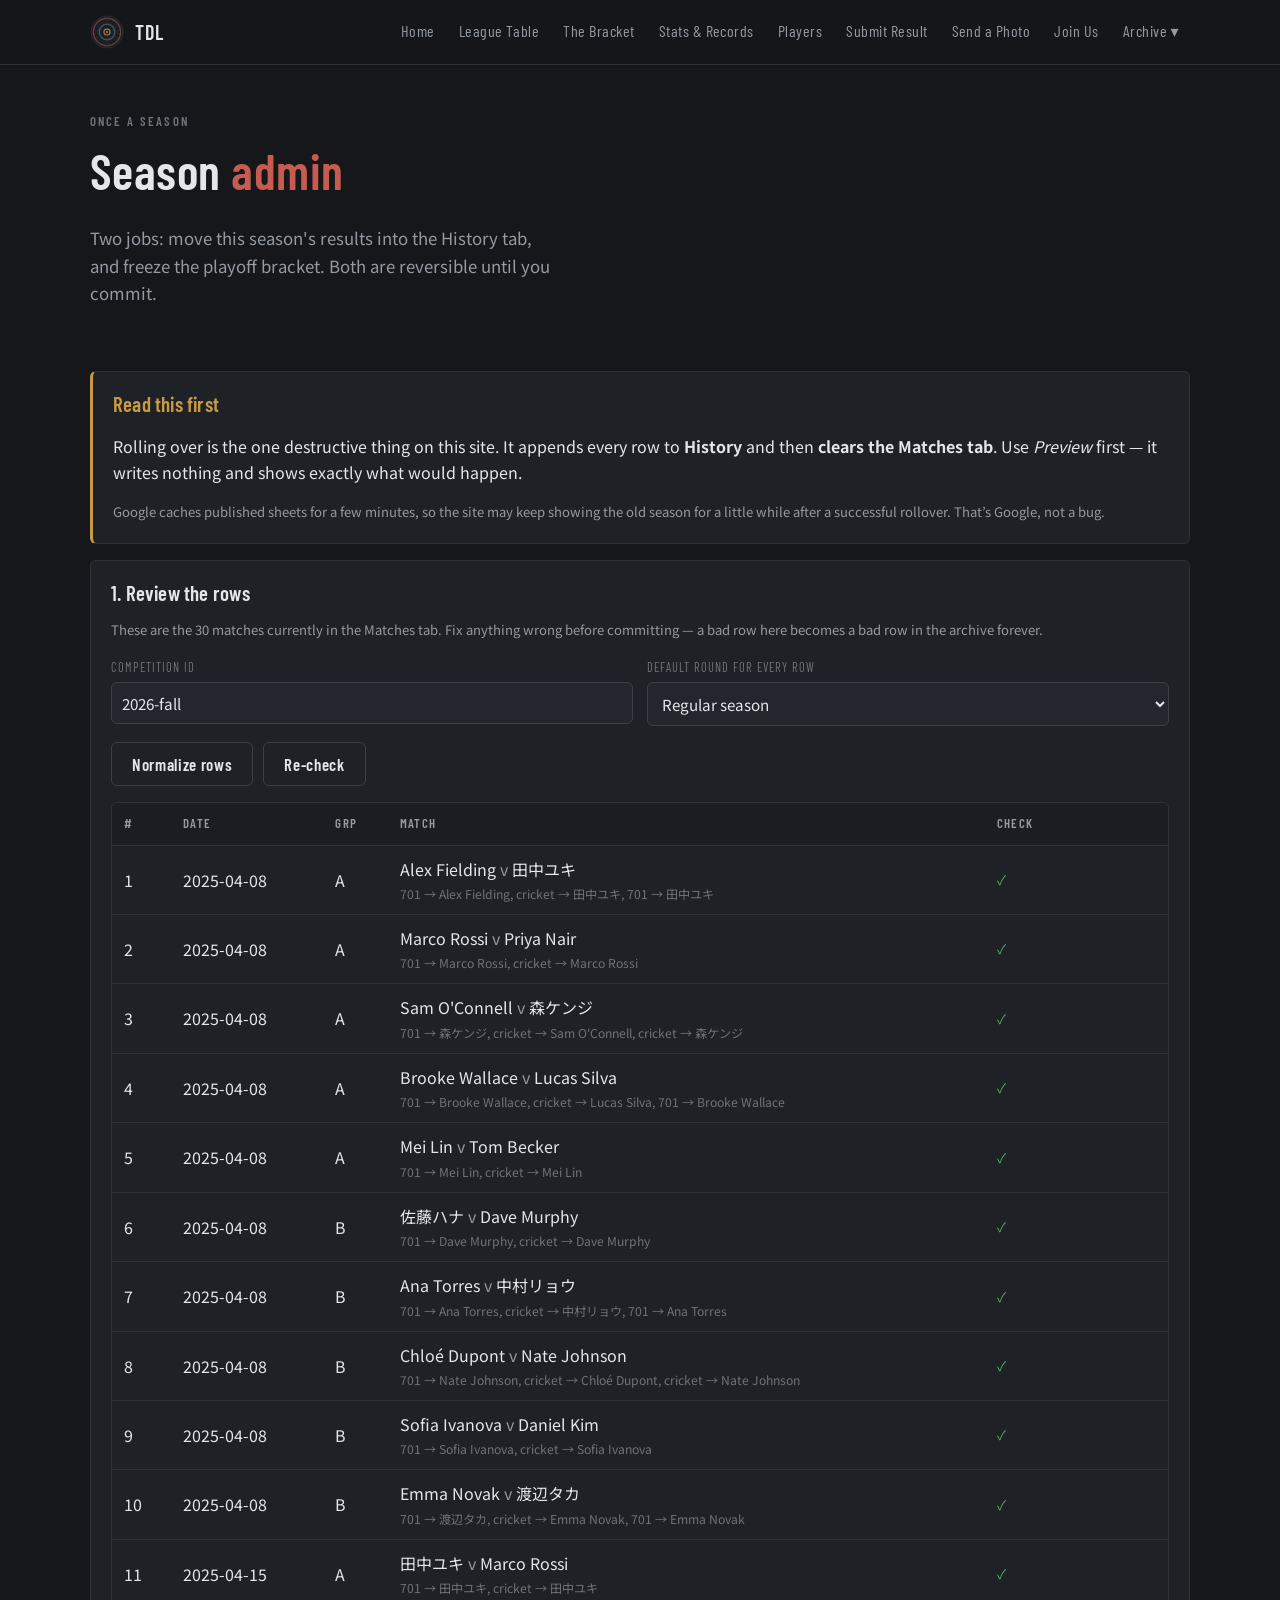
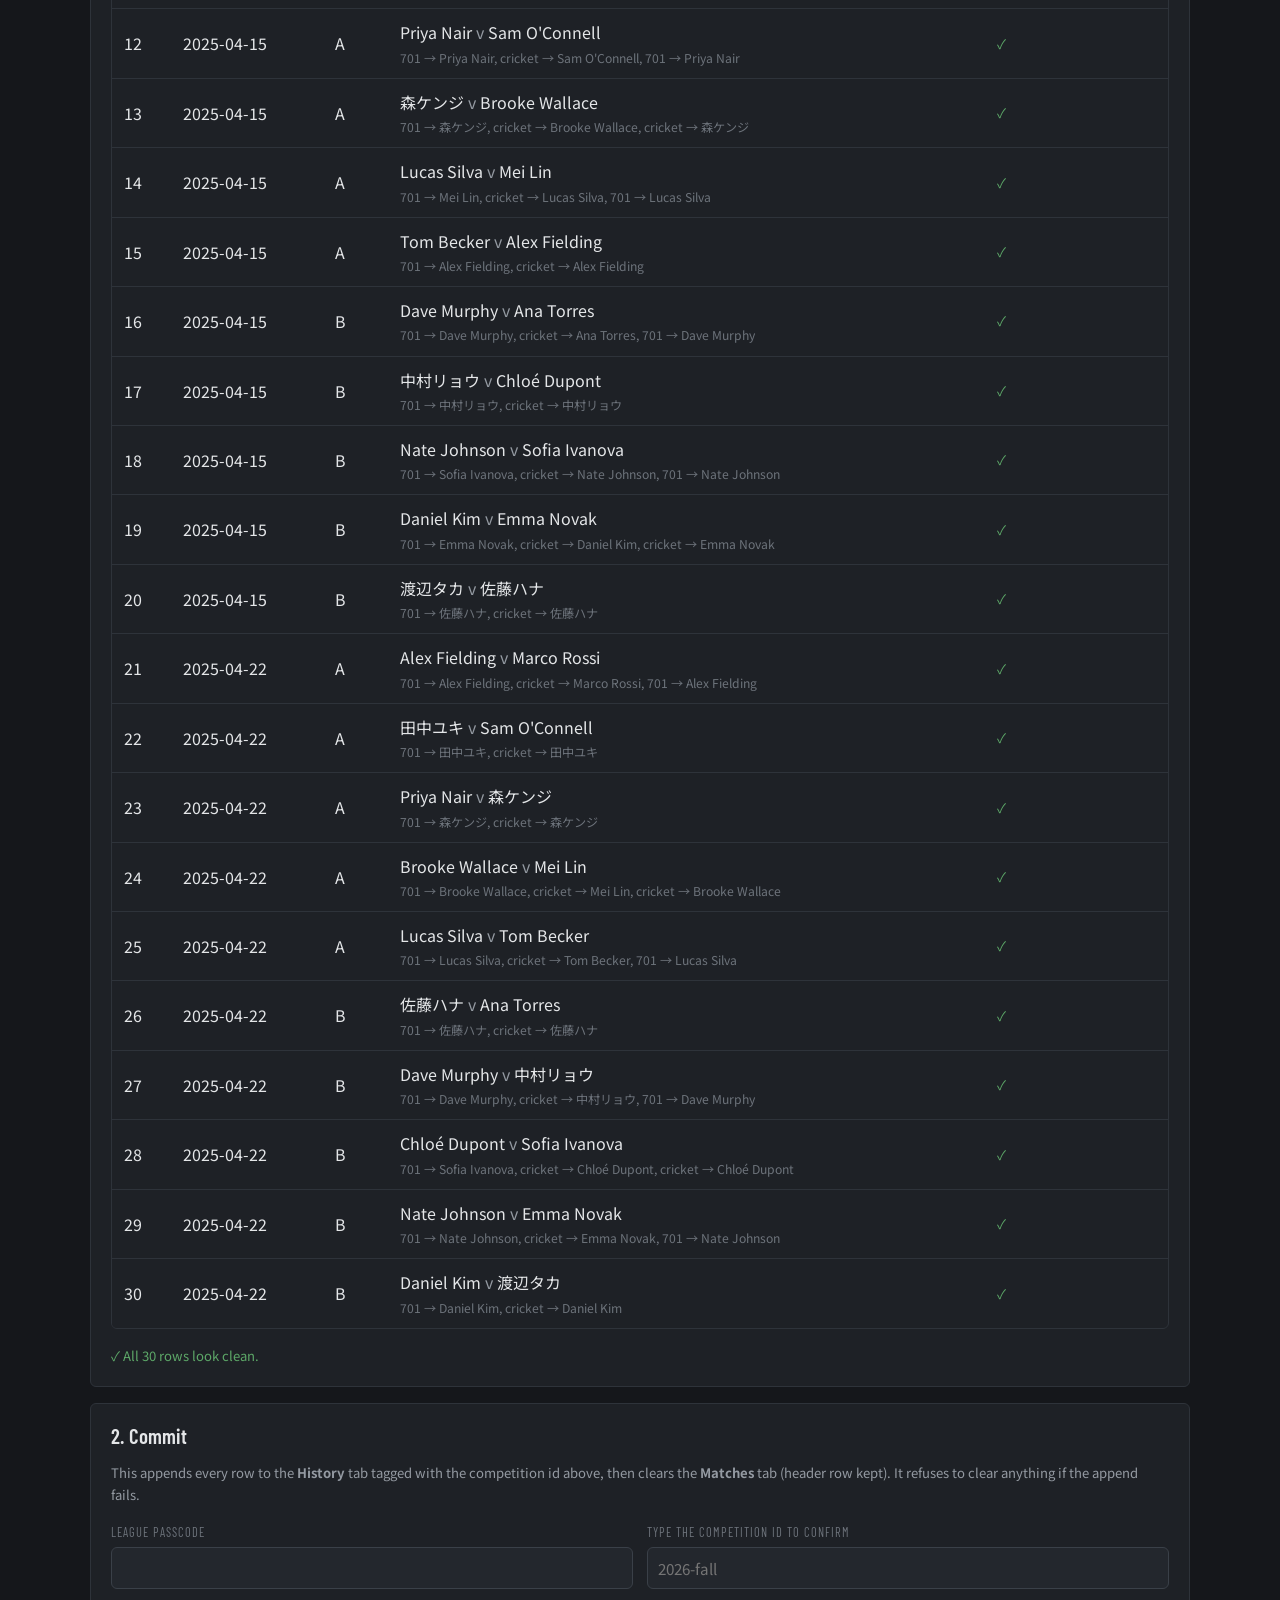
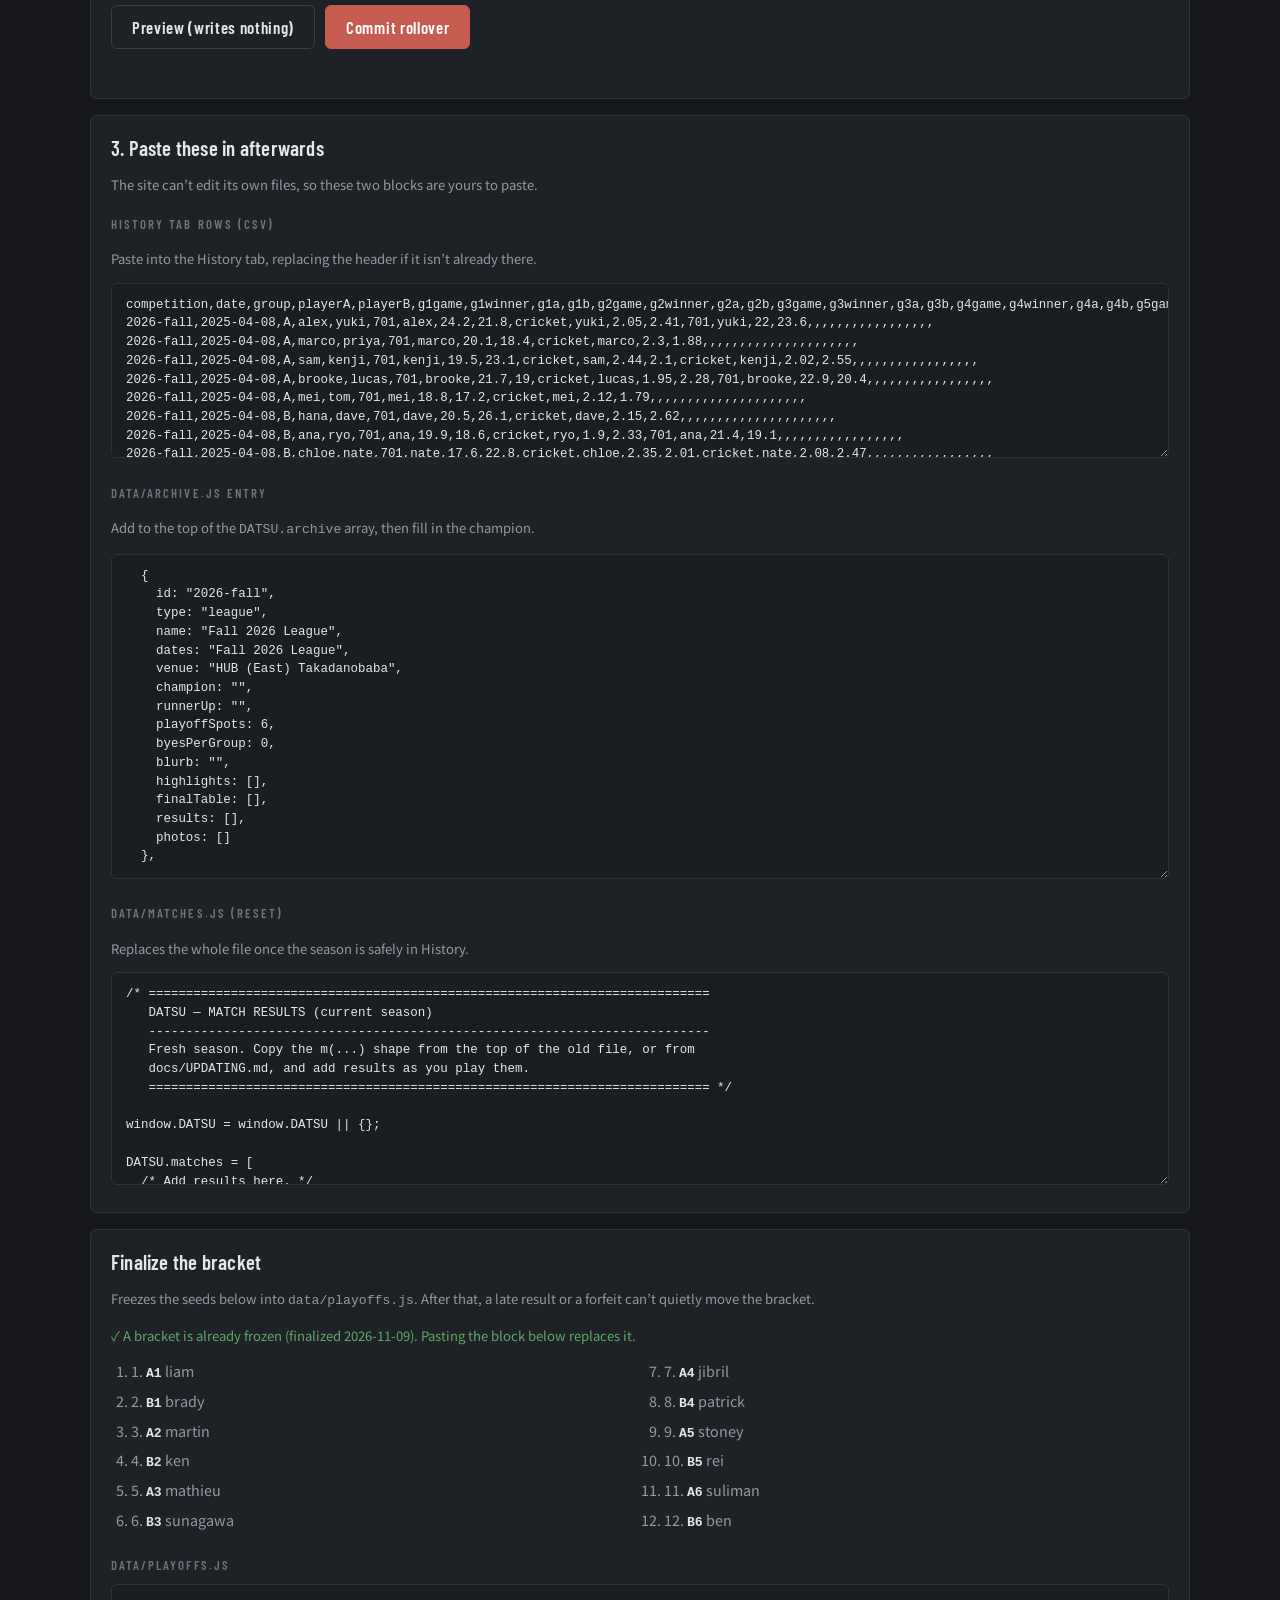
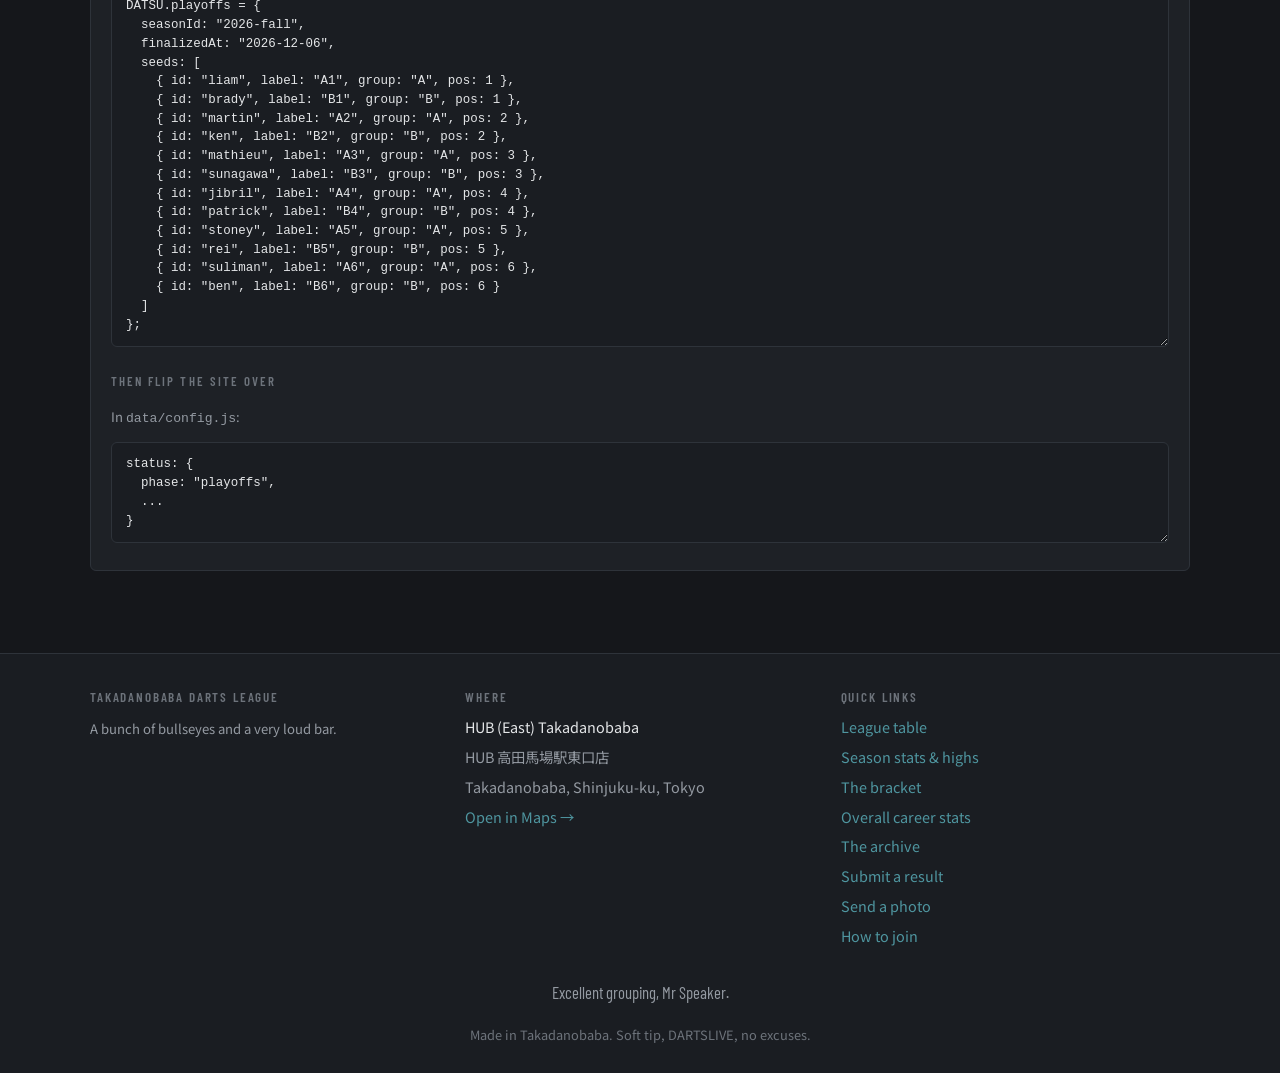
==== commit beb341a5: "add a photo carousel and a photo submission page Co-authored-by: Copilot <223556219+Copilot@users.no" ====
--- a/admin.html
+++ b/admin.html
@@ -44,6 +44,7 @@
   <script src="data/history.js"></script>
   <script src="data/archive.js"></script>
   <script src="data/playoffs.js"></script>
+  <script src="data/photos.js"></script>
   <script src="assets/js/core.js"></script>
   <script src="assets/js/pages.js"></script>
   <script src="assets/js/app.js"></script>
--- a/assets/css/styles.css
+++ b/assets/css/styles.css
@@ -285,6 +285,18 @@
   font-weight: 600;
 }
 .status-badge .status-text span { color: var(--muted); font-size: 0.84rem; }
+/* The date sits quietly on the right of the badge, so it's there if you look
+   for it and out of the way if you don't. */
+.status-badge .status-when {
+  margin-left: 6px;
+  padding-left: 14px;
+  border-left: 1px solid var(--line-2);
+  font-family: var(--font-mono);
+  font-size: 0.76rem;
+  letter-spacing: 0.04em;
+  color: var(--dim);
+  white-space: nowrap;
+}
 
 /* --------------------------------------------------------------- TABLE --- */
 .table-wrap {
@@ -482,6 +494,20 @@
   text-transform: uppercase;
   color: var(--muted);
 }
+/* Says which average an award is talking about, so "69.13 avg" can't be
+   mistaken for a cricket average. */
+.award-basis {
+  margin-left: auto;
+  font-family: var(--font-mono);
+  font-size: 0.62rem;
+  letter-spacing: 0.06em;
+  text-transform: uppercase;
+  color: var(--dim);
+  border: 1px solid var(--line);
+  border-radius: 999px;
+  padding: 1px 7px;
+  white-space: nowrap;
+}
 .award-blurb {
   margin: 0;
   font-size: 0.86rem;
@@ -708,6 +734,11 @@
   text-transform: none;
   letter-spacing: 0;
 }
+
+/* A competition with no page behind it. The badge still records the win,
+   it just isn't a link, so it shouldn't look like one. */
+.honour-badge.is-hidden-entry { cursor: default; }
+.honour-badge.is-hidden-entry .medal { opacity: 0.75; }
 
 /* ------------------------------------------------------------- AVATARS --- */
 .avatar {
@@ -889,6 +920,89 @@
 }
 .photo-missing .big { font-family: var(--font-head); font-size: 1.6rem; color: var(--line-2); }
 .photo-missing code { color: var(--accent-cool); word-break: break-all; font-size: 0.72rem; font-family: var(--font-mono); }
+
+/* ------------------------------------------------------------ CAROUSEL ---
+   A scroll-snap track rather than a JS slider: swipe, momentum and
+   keyboard scrolling all come free from the browser, and it degrades to a
+   plain horizontal strip if the script never runs. */
+.carousel { position: relative; }
+.car-viewport { overflow: hidden; border-radius: var(--radius); }
+.car-track {
+  display: flex;
+  gap: 14px;
+  overflow-x: auto;
+  scroll-snap-type: x mandatory;
+  scroll-behavior: smooth;
+  -webkit-overflow-scrolling: touch;
+  scrollbar-width: none;
+  padding-bottom: 2px;
+}
+.car-track::-webkit-scrollbar { display: none; }
+.car-track:focus-visible { outline: 2px solid var(--accent-cool); outline-offset: 3px; }
+
+.car-slide {
+  flex: 0 0 100%;
+  scroll-snap-align: start;
+  margin: 0;
+  border: 1px solid var(--line);
+  border-radius: var(--radius);
+  overflow: hidden;
+  background: var(--panel);
+}
+.car-slide .shot-btn { display: block; width: 100%; padding: 0; border: none; background: none; cursor: zoom-in; line-height: 0; }
+.car-slide img {
+  width: 100%;
+  aspect-ratio: 16 / 9;
+  object-fit: cover;
+  display: block;
+  transition: opacity 0.2s ease;
+}
+.car-slide .shot-btn:hover img,
+.car-slide .shot-btn:focus-visible img { opacity: 0.92; }
+.car-slide figcaption { padding: 11px 14px; font-size: 0.86rem; color: var(--muted); }
+.car-slide .photo-missing { aspect-ratio: 16 / 9; }
+
+.car-arrow {
+  position: absolute;
+  top: calc(50% - 26px);
+  transform: translateY(-50%);
+  width: 40px;
+  height: 40px;
+  display: grid;
+  place-items: center;
+  border-radius: 50%;
+  border: 1px solid var(--line-2);
+  background: rgba(18, 21, 26, 0.82);
+  color: var(--text);
+  font-size: 1.5rem;
+  line-height: 1;
+  cursor: pointer;
+  transition: background 0.15s ease, border-color 0.15s ease, opacity 0.15s ease;
+}
+.car-arrow:hover:not(:disabled) { background: rgba(30, 35, 42, 0.95); border-color: var(--accent-cool); }
+.car-arrow:disabled { opacity: 0.28; cursor: default; }
+.car-prev { left: 10px; }
+.car-next { right: 10px; }
+
+.car-dots { display: flex; justify-content: center; gap: 7px; margin-top: 12px; }
+.car-dot {
+  width: 8px;
+  height: 8px;
+  padding: 0;
+  border-radius: 50%;
+  border: none;
+  background: var(--line-2);
+  cursor: pointer;
+  transition: background 0.15s ease, transform 0.15s ease;
+}
+.car-dot:hover { background: var(--muted); }
+.car-dot.is-active { background: var(--accent-cool); transform: scale(1.25); }
+
+@media (max-width: 620px) {
+  .car-arrow { width: 34px; height: 34px; font-size: 1.25rem; top: calc(50% - 30px); }
+  .car-prev { left: 6px; }
+  .car-next { right: 6px; }
+}
 
 /* --- LIGHTBOX (popping out full images without cropping) ------------- */
 body.lightbox-locked { overflow: hidden; }
@@ -1342,6 +1456,17 @@
 .form-msg.is-ok   { color: var(--accent-good); }
 .form-msg.is-pending { color: var(--muted); }
 .form-msg.is-warn { color: var(--accent-warm); }
+
+/* Photo submission preview */
+.photo-preview { margin: 4px 0 0; }
+.photo-preview img {
+  max-width: 100%;
+  max-height: 320px;
+  border-radius: var(--radius);
+  border: 1px solid var(--line);
+  display: block;
+}
+.photo-preview p { margin: 7px 0 0; }
 #resultForm .btn:disabled { opacity: 0.55; cursor: not-allowed; }
 
 /* Matchup / already-played notice under player selectors */
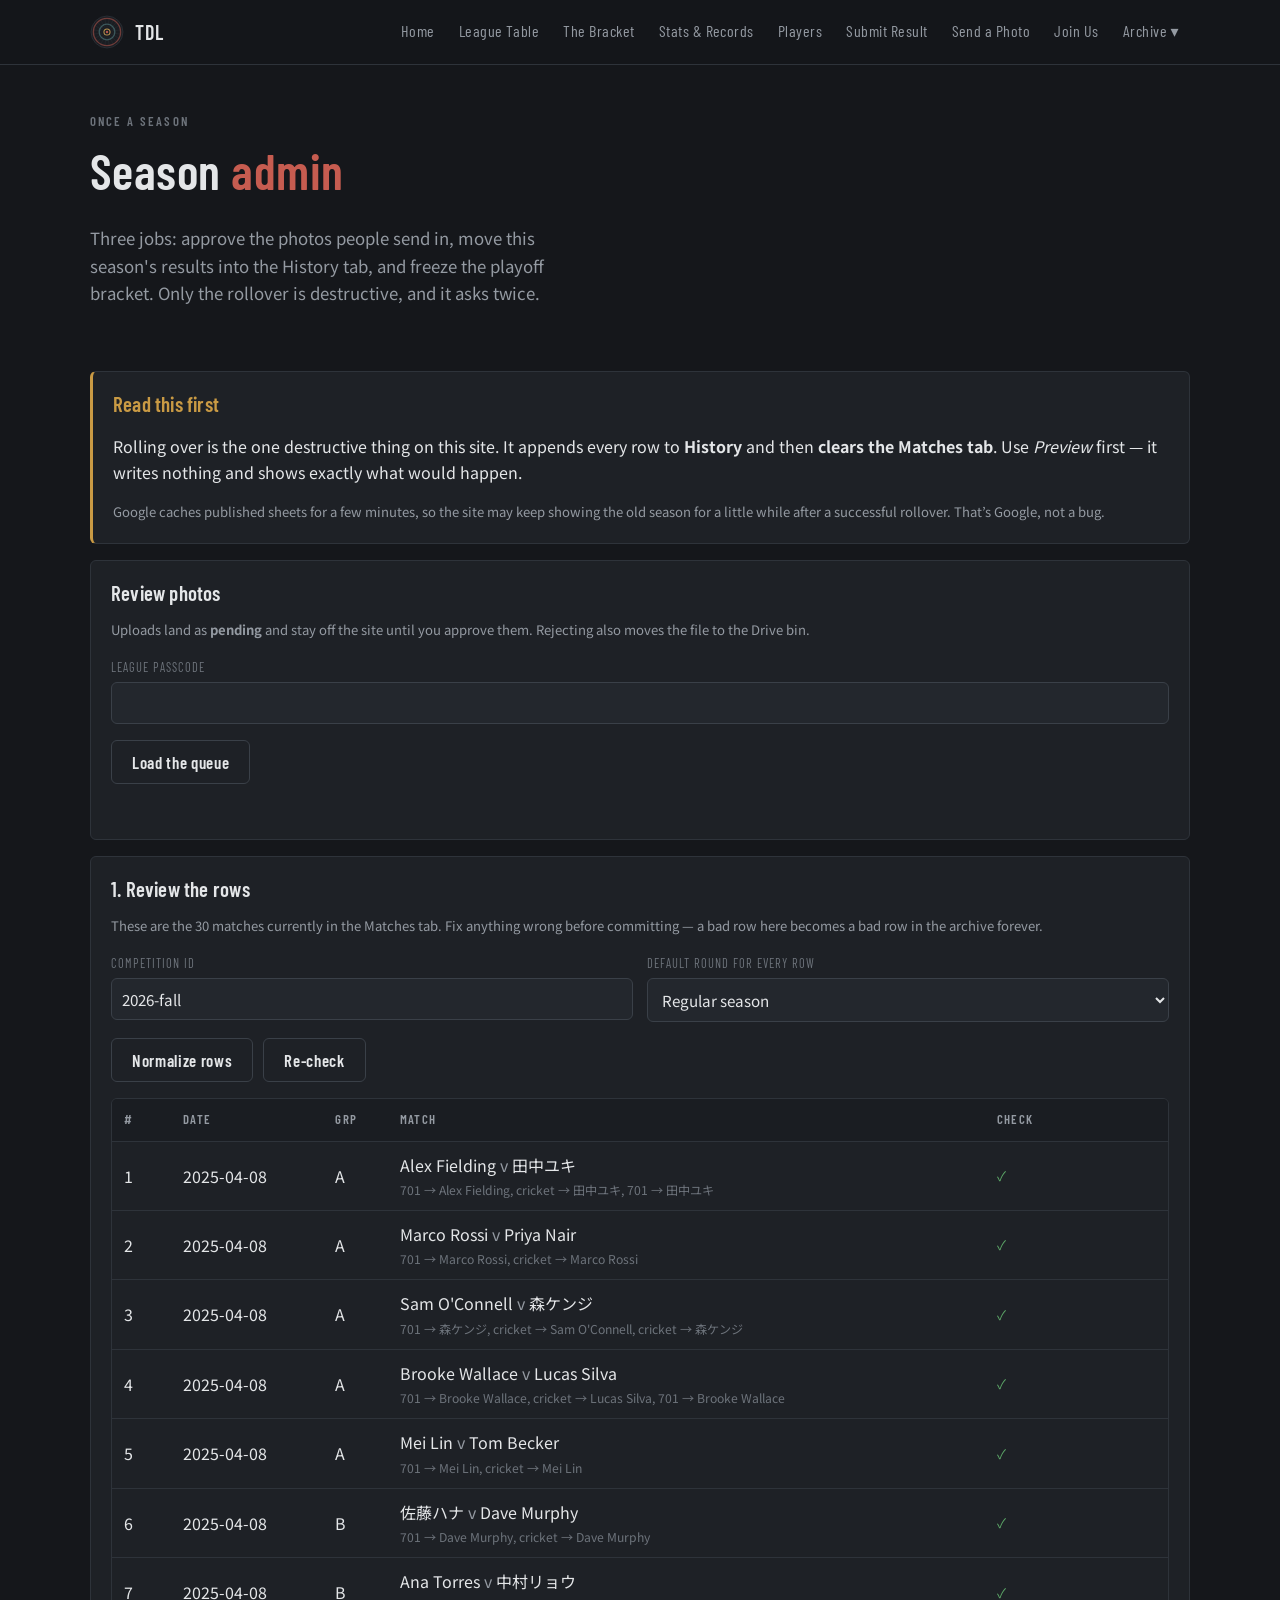
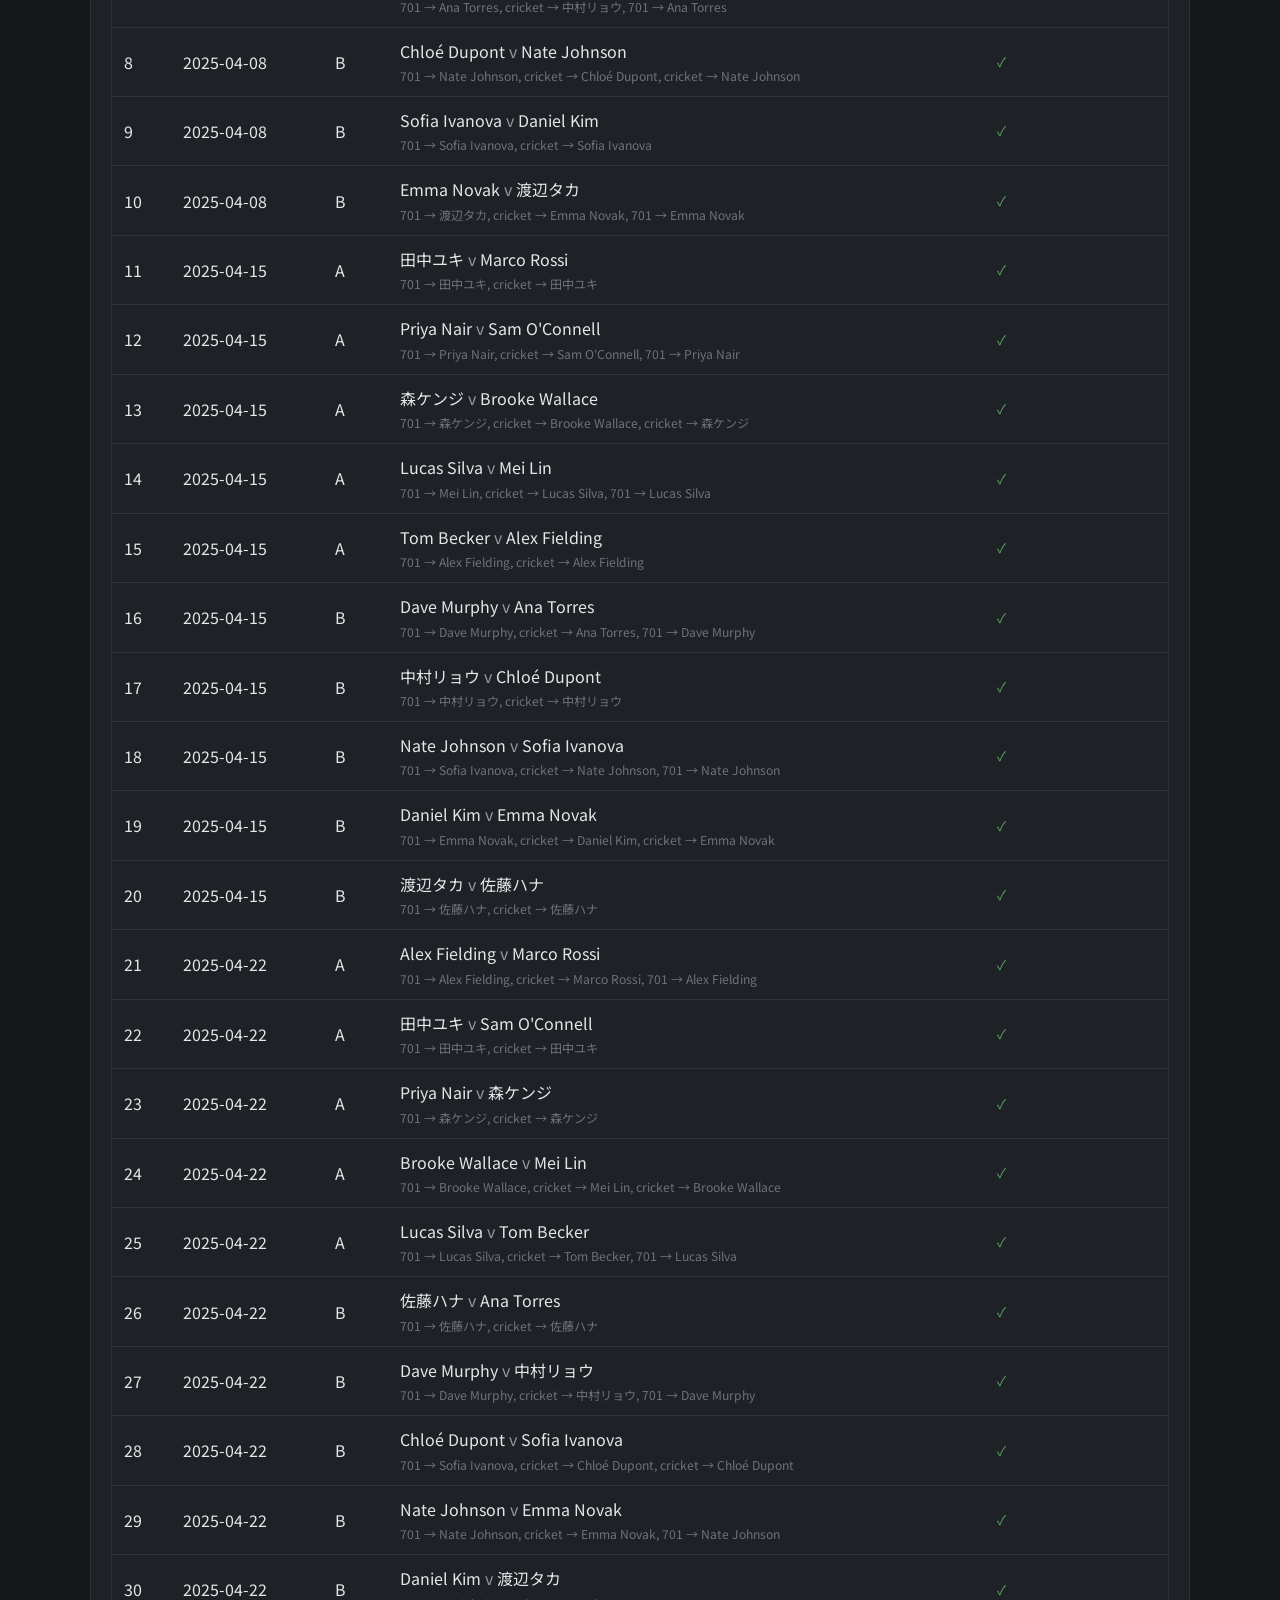
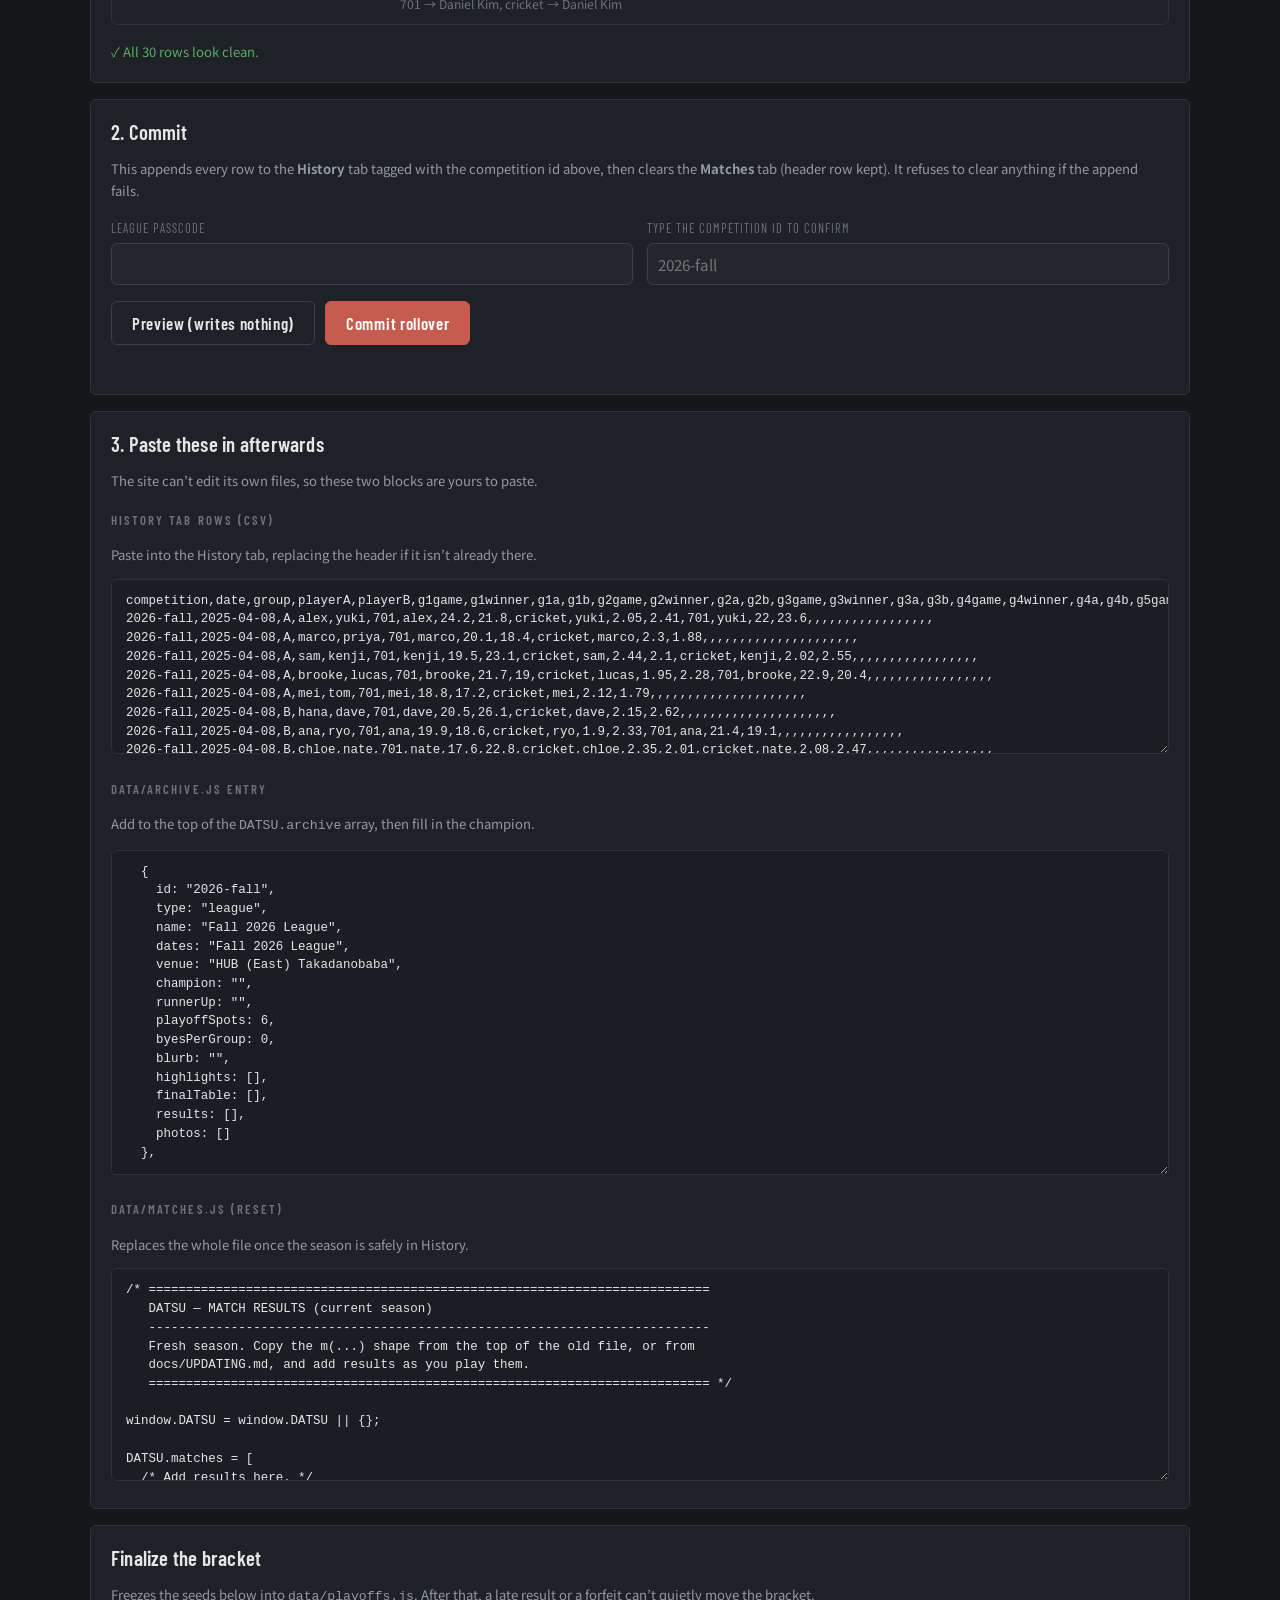
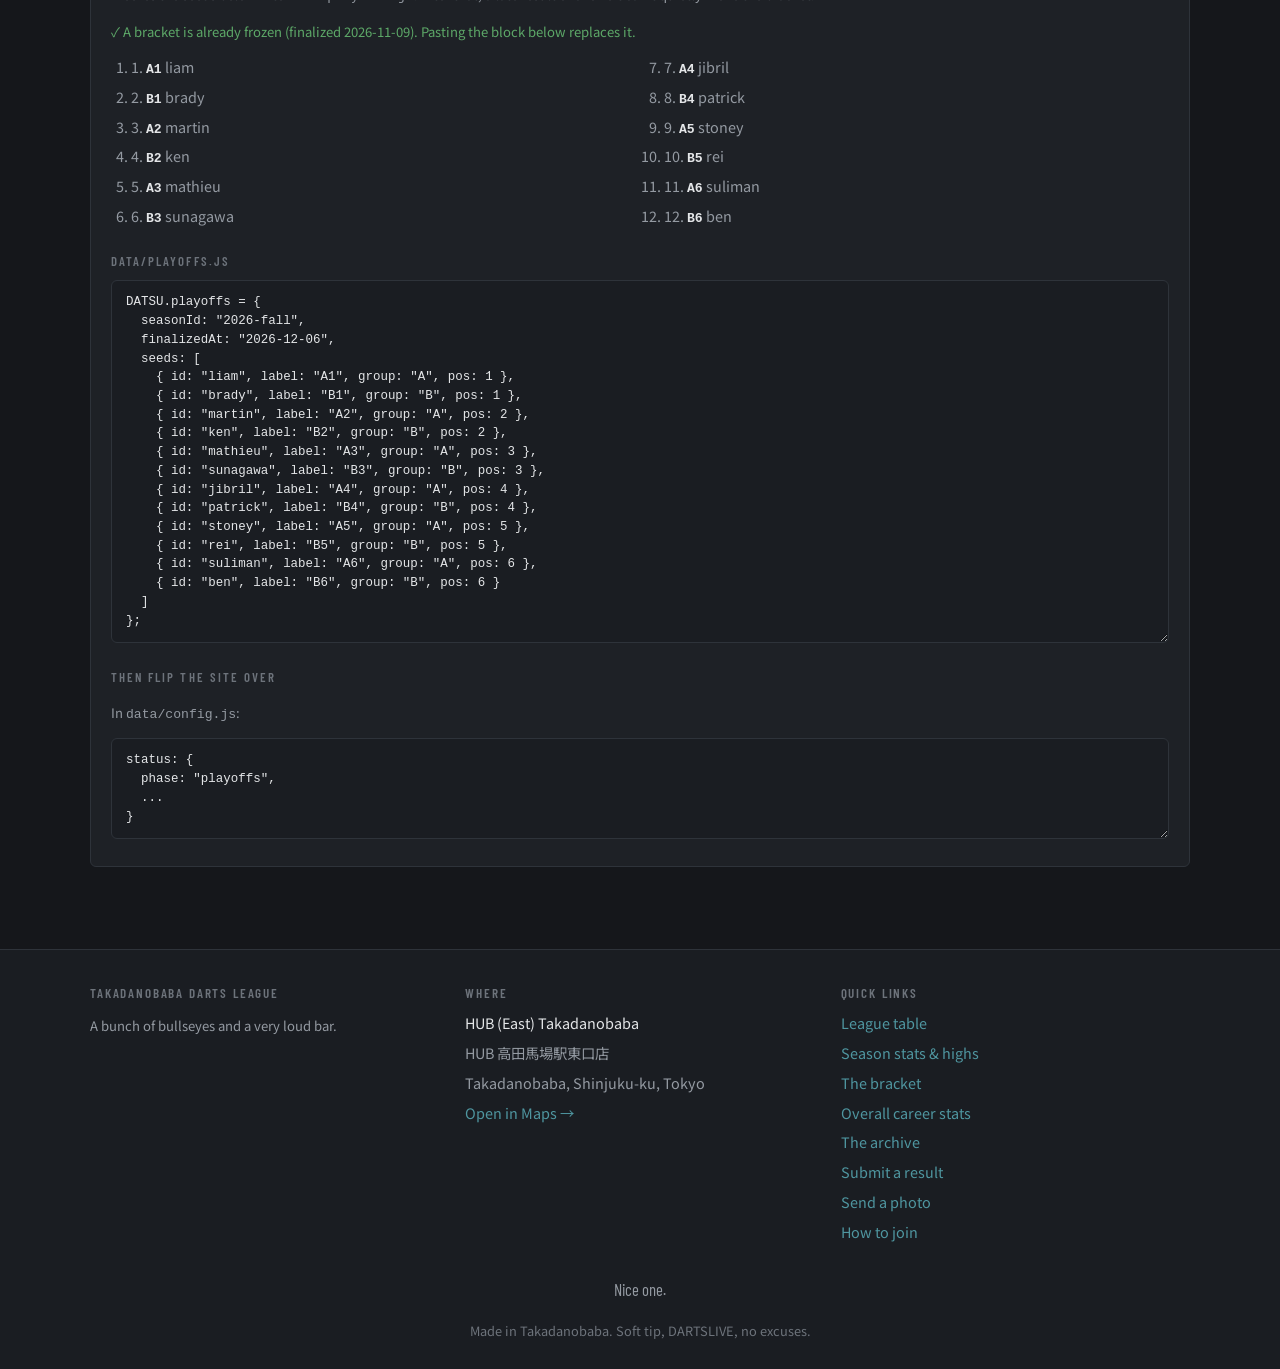
==== commit e13db170: "add a photo review queue to the admin page Co-authored-by: Copilot <223556219+Copilot@users.noreply." ====
--- a/admin.html
+++ b/admin.html
@@ -25,8 +25,9 @@
     <div class="wrap">
       <p class="eyebrow">Once a season</p>
       <h1>Season <span class="accent">admin</span></h1>
-      <p class="hero-sub">Two jobs: move this season's results into the History tab, and
-        freeze the playoff bracket. Both are reversible until you commit.</p>
+      <p class="hero-sub">Three jobs: approve the photos people send in, move this season's
+        results into the History tab, and freeze the playoff bracket. Only the rollover
+        is destructive, and it asks twice.</p>
     </div>
   </section>
 
--- a/assets/css/styles.css
+++ b/assets/css/styles.css
@@ -606,6 +606,57 @@
 }
 .admin-seeds li { margin-bottom: 4px; break-inside: avoid; }
 .admin-seeds strong { color: var(--text); font-family: var(--font-mono); font-size: 0.82rem; }
+
+/* --- photo review queue ---------------------------------------------- */
+.photo-review-grid {
+  display: grid;
+  grid-template-columns: repeat(auto-fill, minmax(240px, 1fr));
+  gap: 14px;
+  margin-top: 12px;
+}
+.photo-review {
+  border: 1px solid var(--line);
+  border-left: 3px solid var(--line-2);
+  border-radius: var(--radius);
+  background: var(--panel);
+  overflow: hidden;
+  display: flex;
+  flex-direction: column;
+}
+.photo-review.is-pending  { border-left-color: var(--accent-warm); }
+.photo-review.is-approved { border-left-color: var(--accent-good); }
+.photo-review.is-rejected { border-left-color: var(--accent); opacity: 0.62; }
+
+.photo-review-img { display: block; line-height: 0; background: var(--ink-2); }
+.photo-review-img img {
+  width: 100%;
+  aspect-ratio: 4 / 3;
+  object-fit: cover;
+  display: block;
+}
+.photo-review-broken {
+  display: grid;
+  place-items: center;
+  aspect-ratio: 4 / 3;
+  font-size: 0.8rem;
+  color: var(--dim);
+}
+.photo-review-body { padding: 12px 14px 14px; display: flex; flex-direction: column; gap: 4px; }
+.photo-review-status {
+  margin: 0;
+  font-family: var(--font-head);
+  font-size: 0.7rem;
+  font-weight: 600;
+  letter-spacing: 0.12em;
+  text-transform: uppercase;
+  color: var(--dim);
+}
+.photo-review.is-pending .photo-review-status  { color: var(--accent-warm); }
+.photo-review.is-approved .photo-review-status { color: var(--accent-good); }
+.photo-review.is-rejected .photo-review-status { color: var(--accent); }
+.photo-review-cap { margin: 0; font-size: 0.9rem; line-height: 1.4; }
+.photo-review .btn-row { flex-wrap: wrap; gap: 8px; }
+.btn-sm { padding: 6px 12px; font-size: 0.8rem; }
 
 @media (max-width: 640px) {
   .admin-seeds { columns: 1; }
